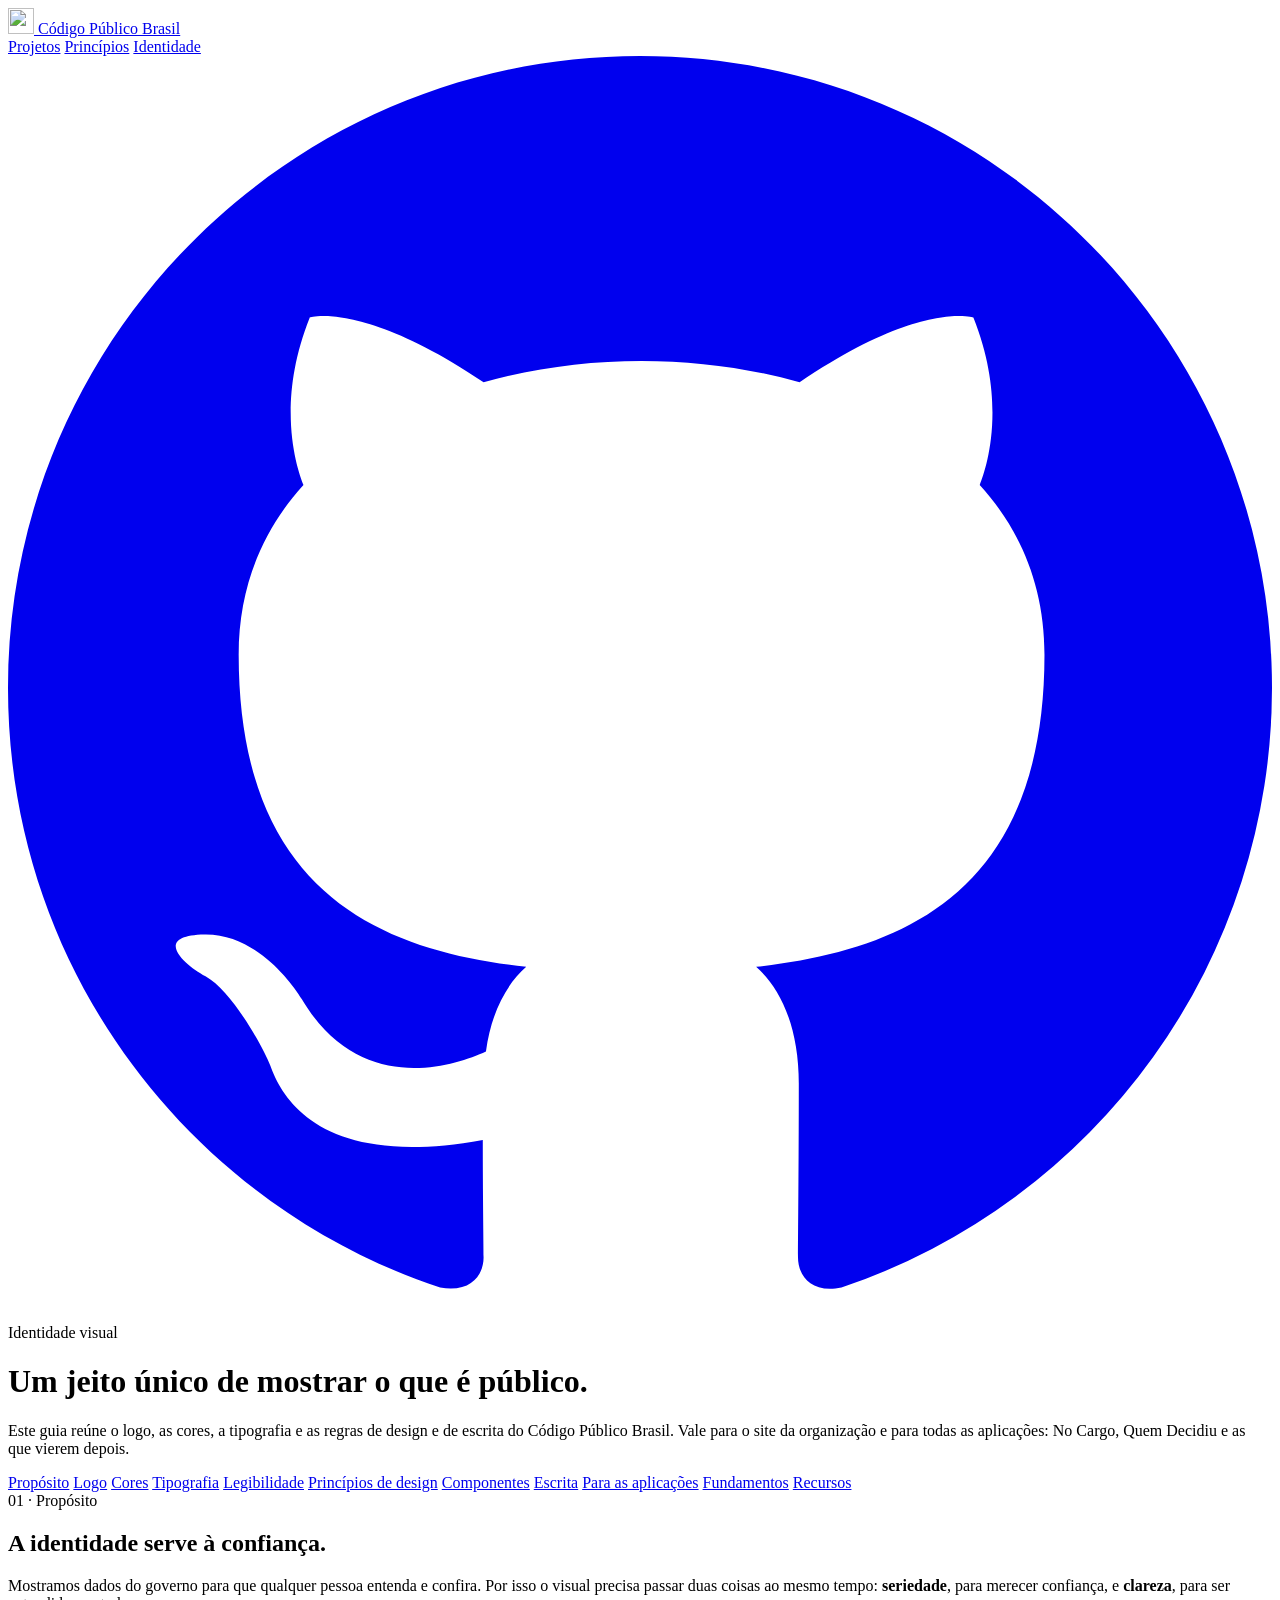
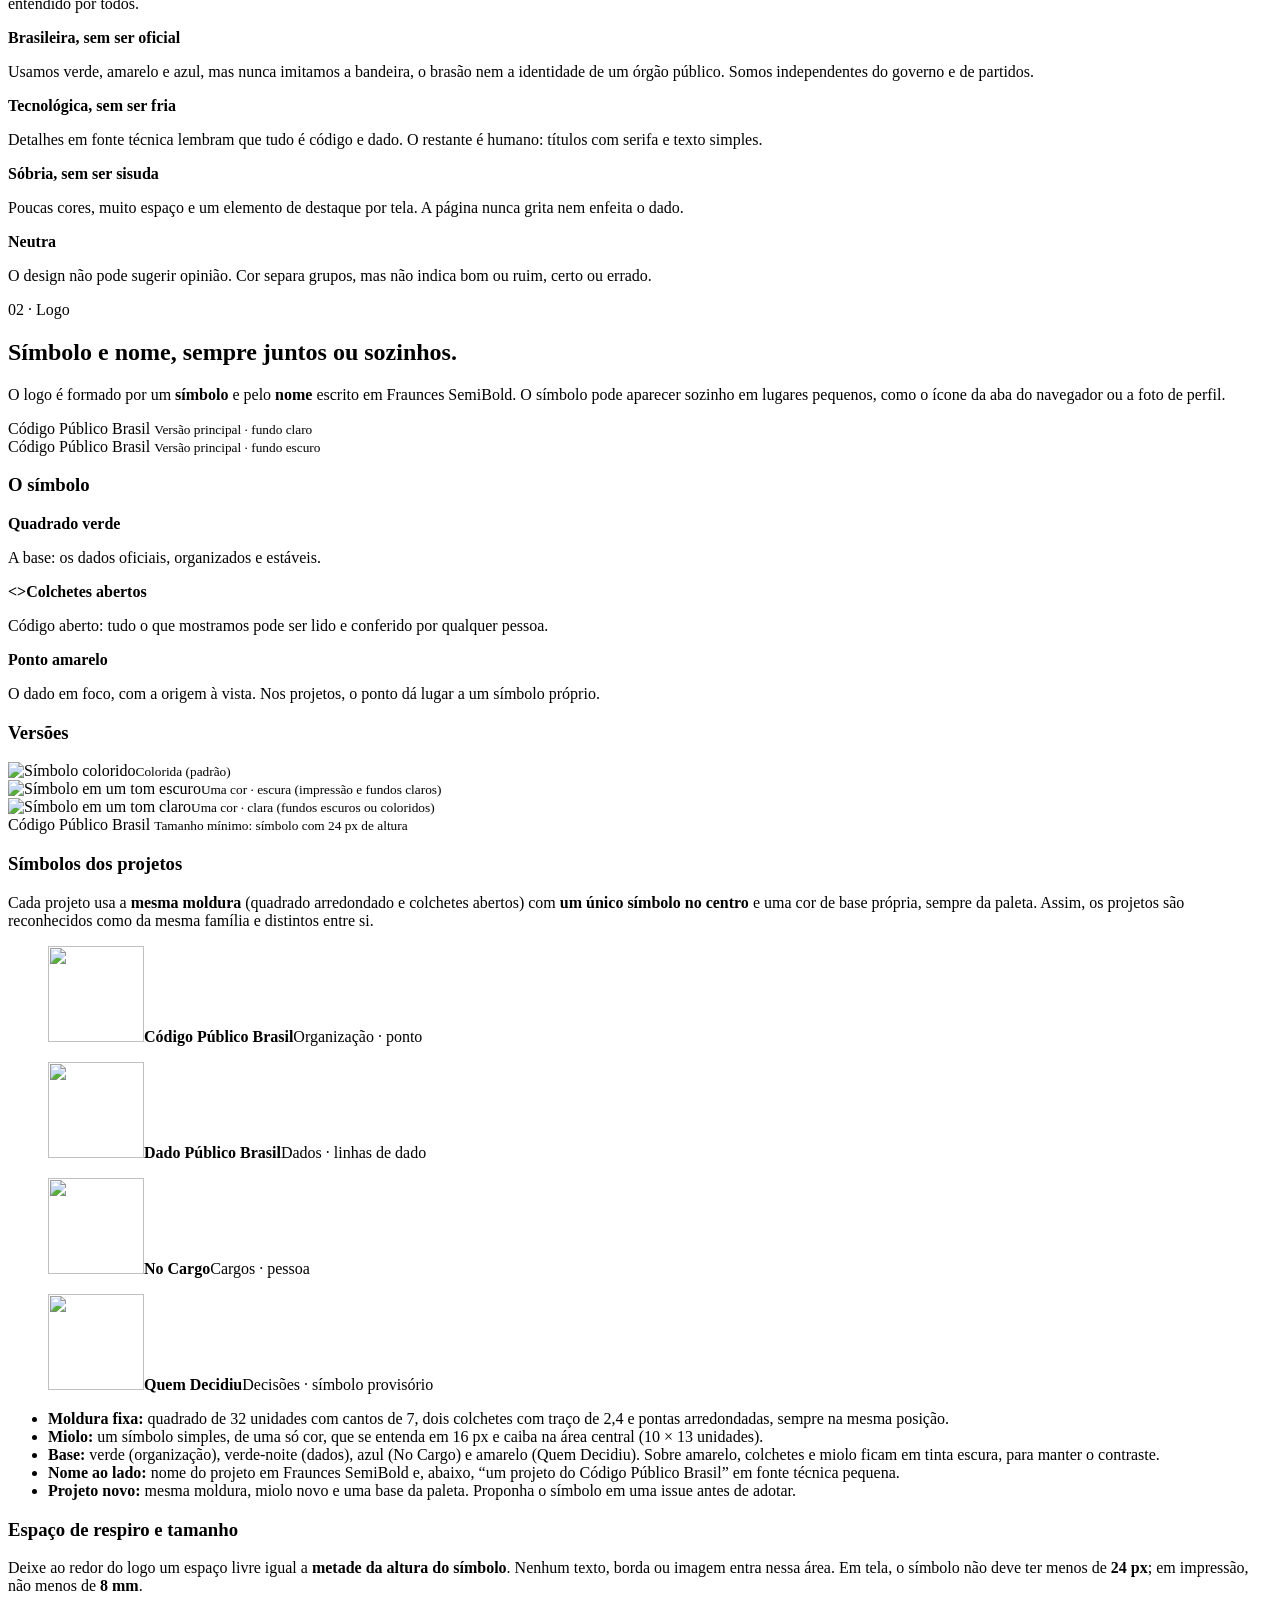
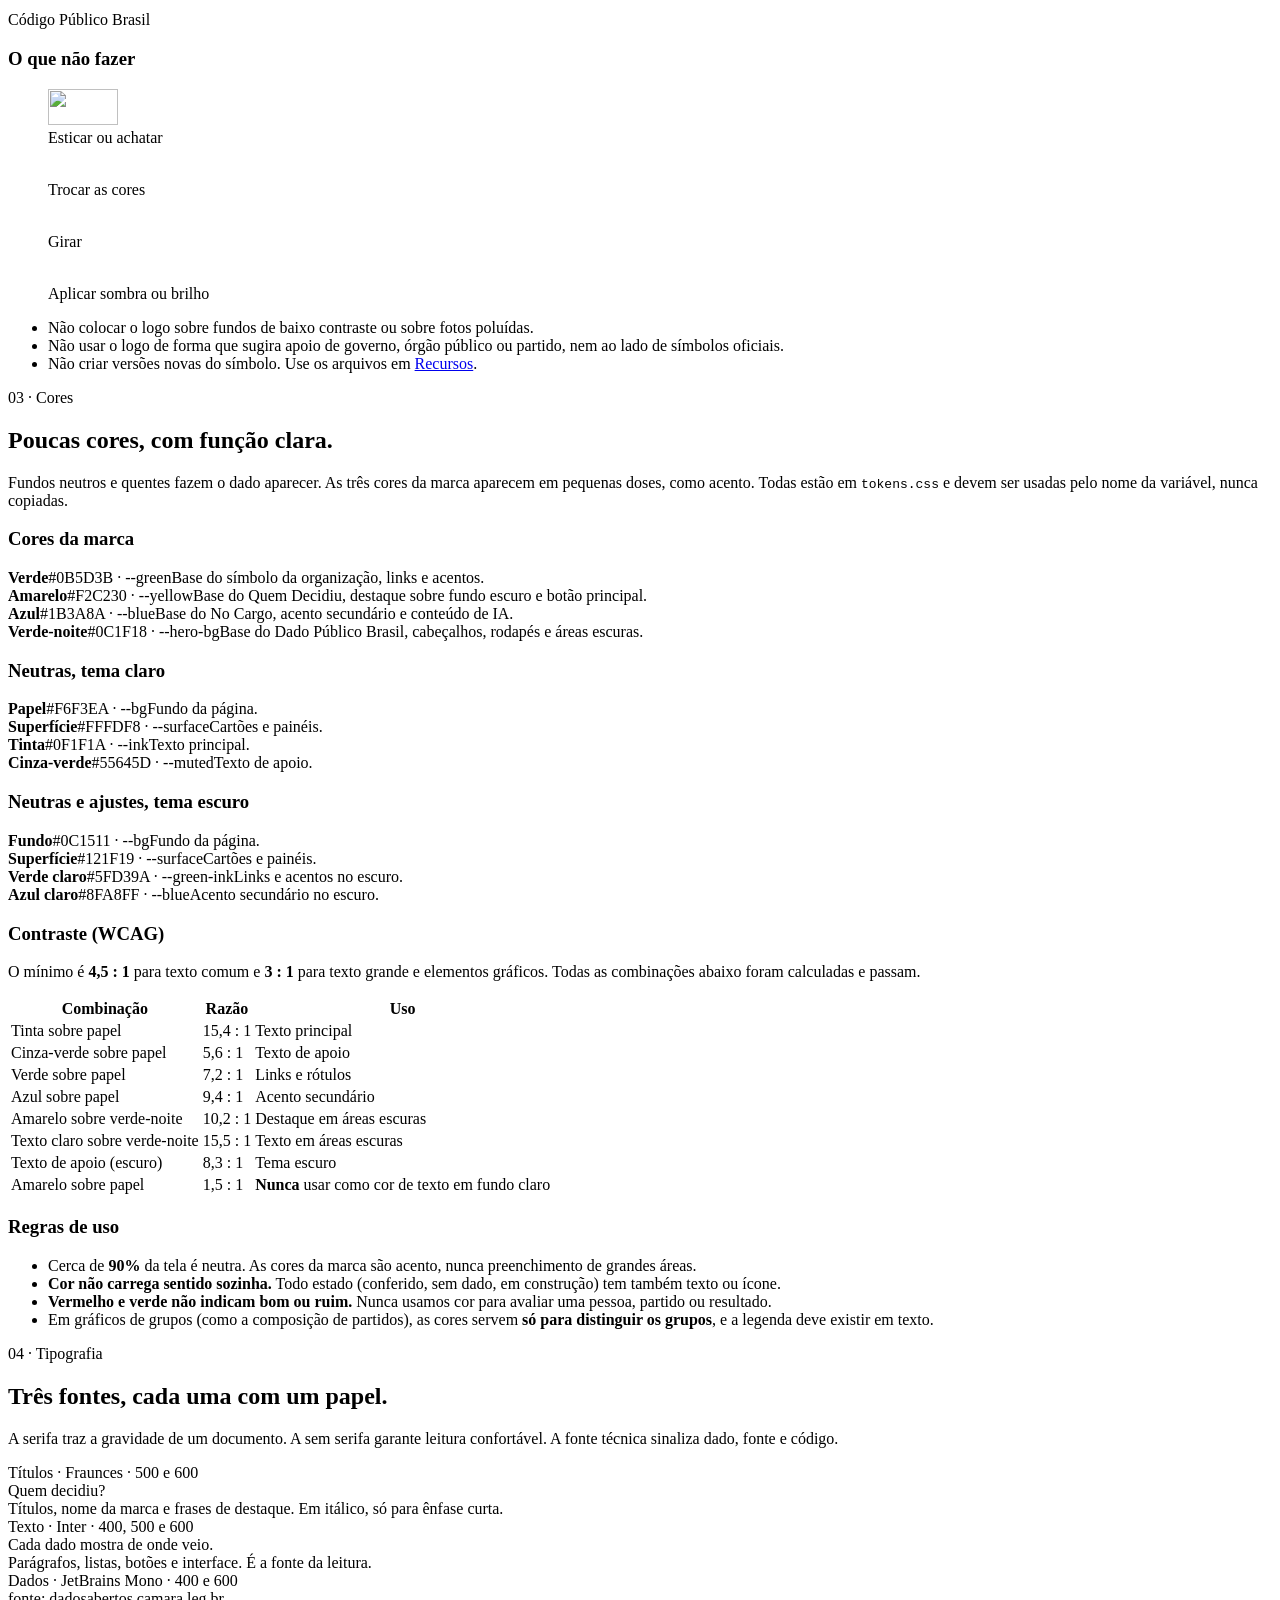
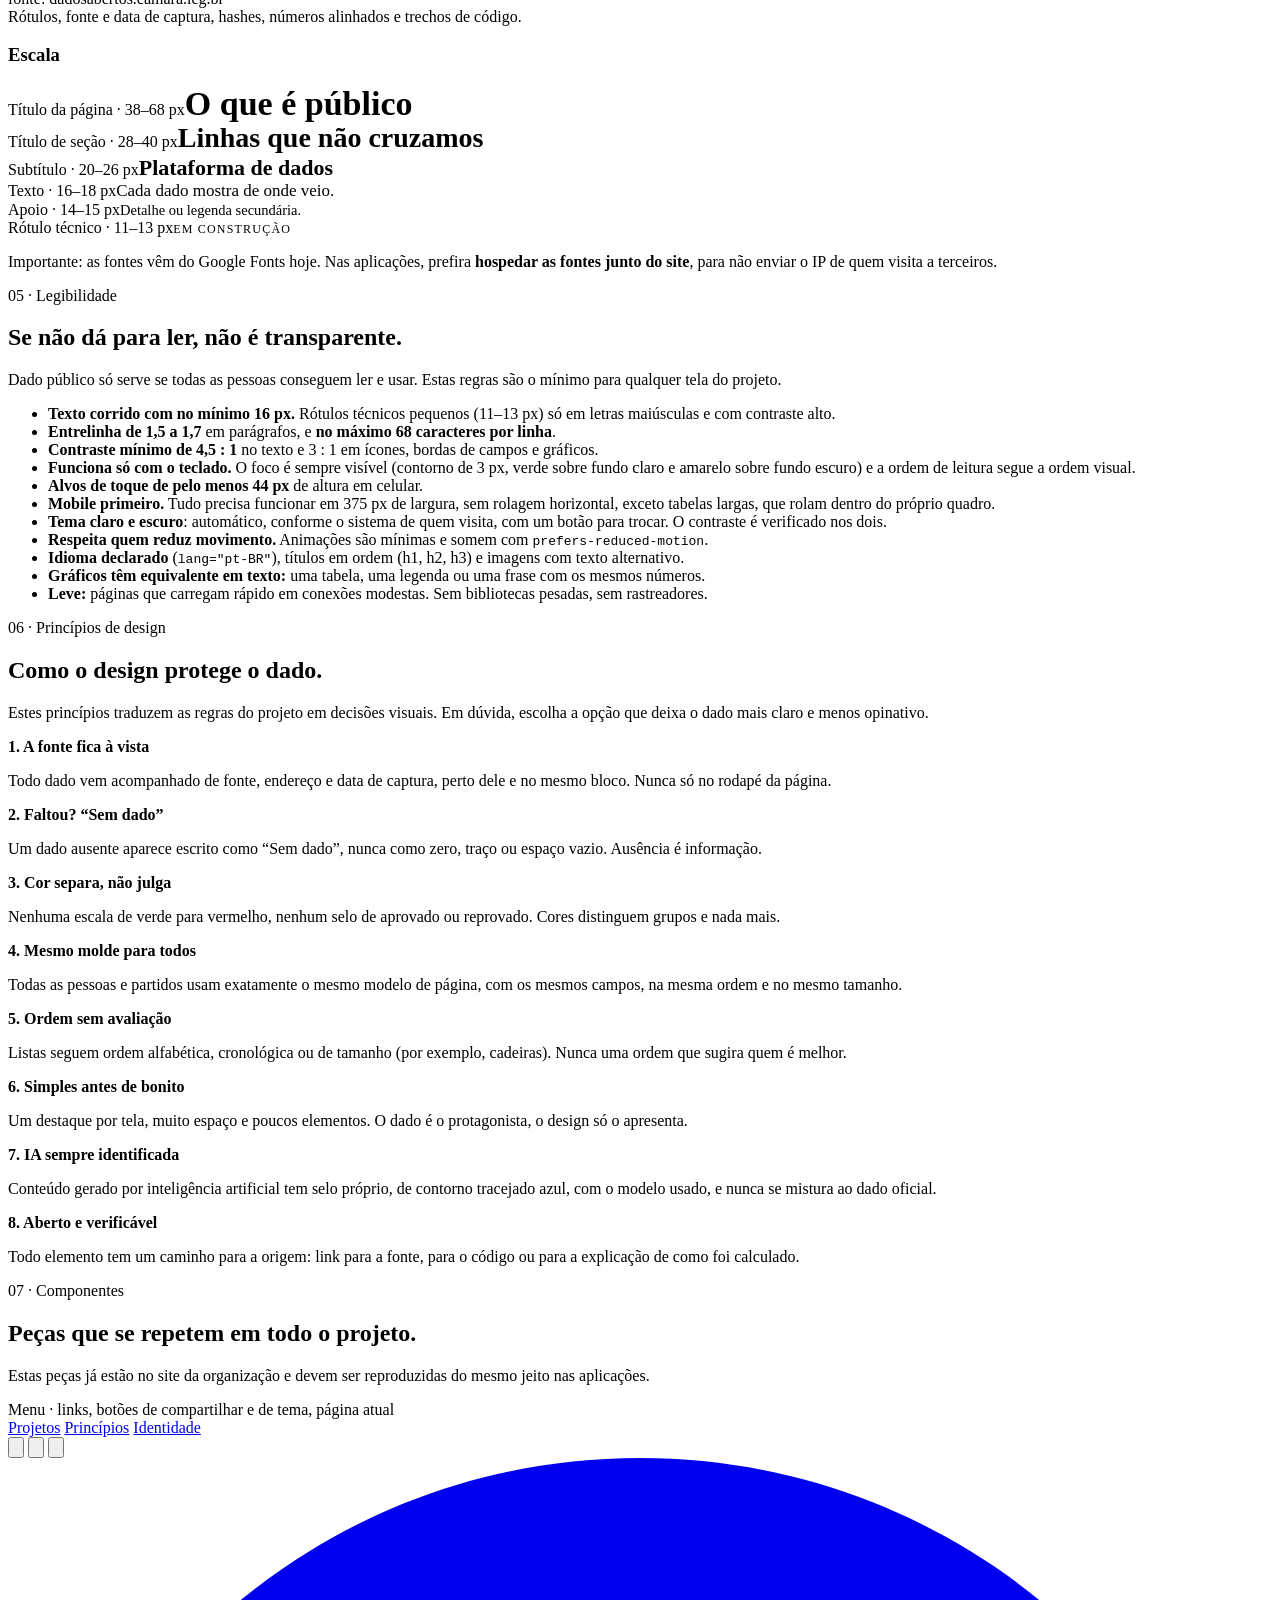
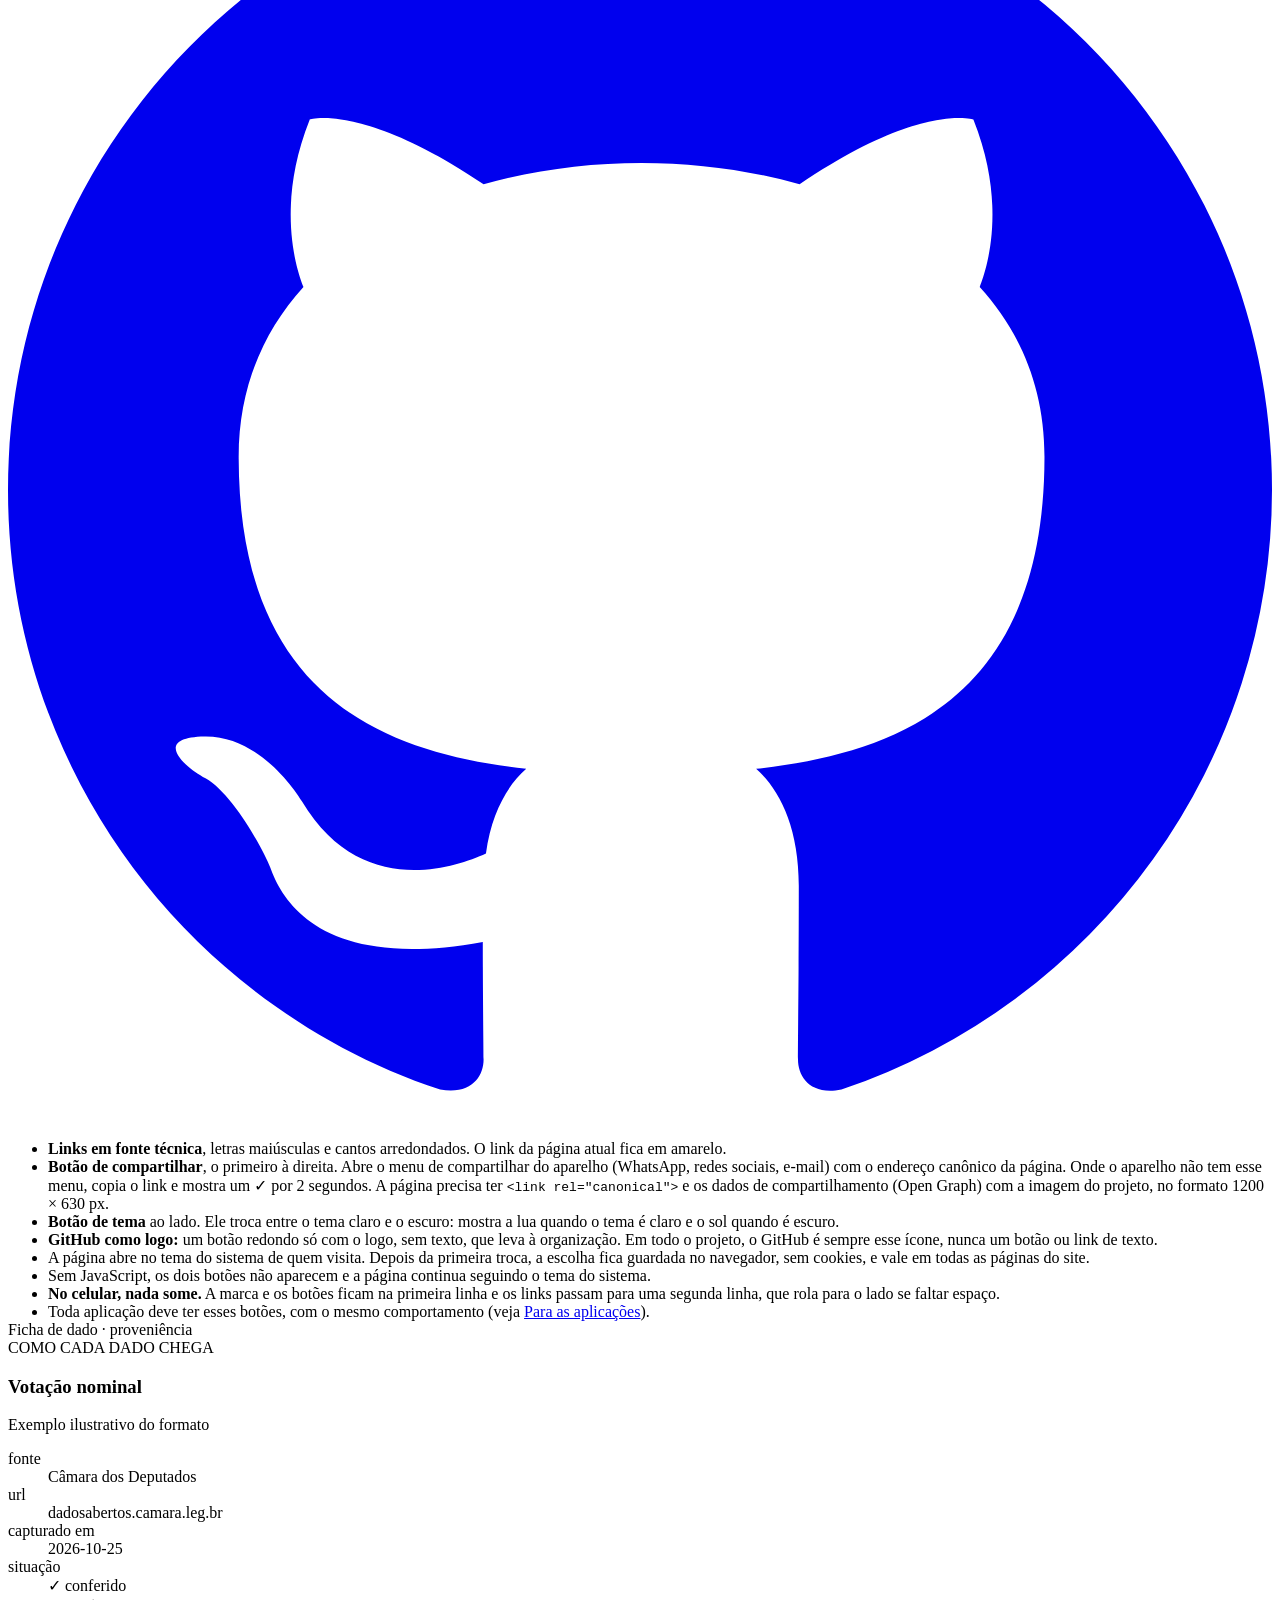
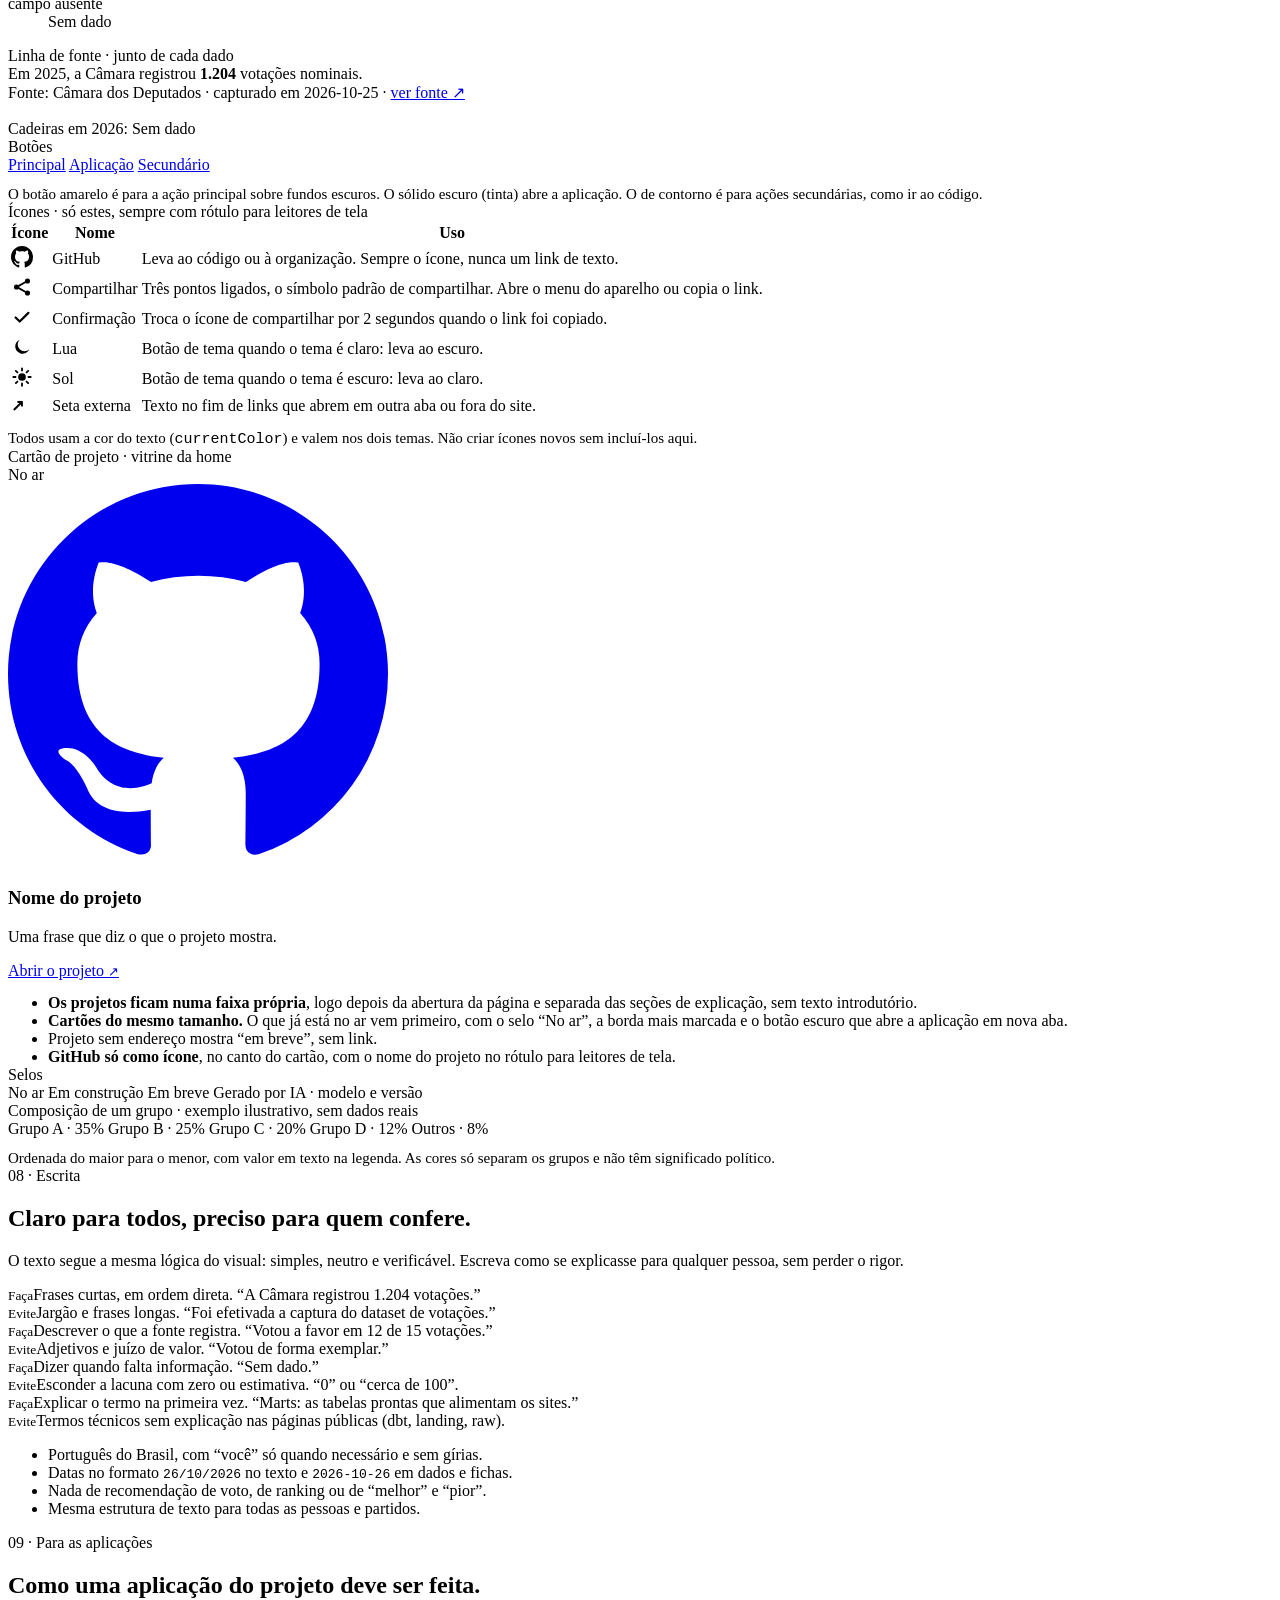
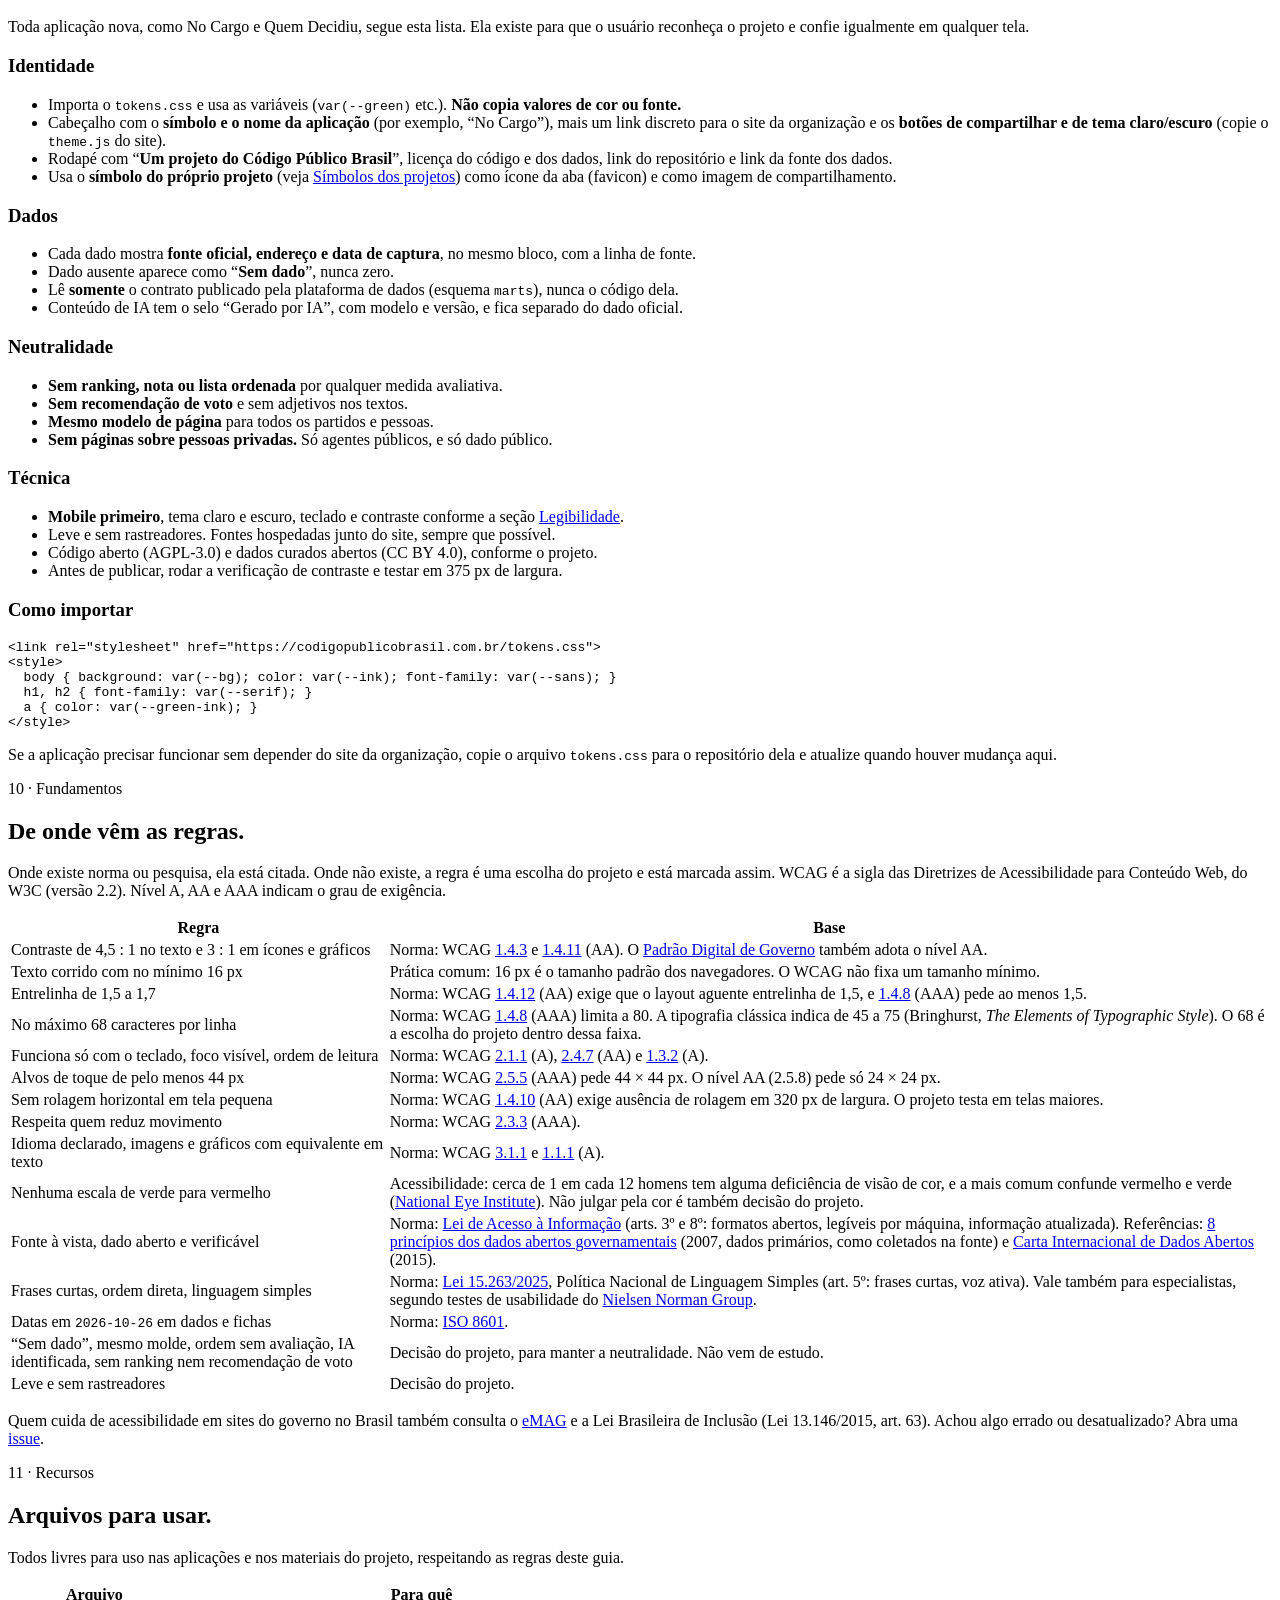
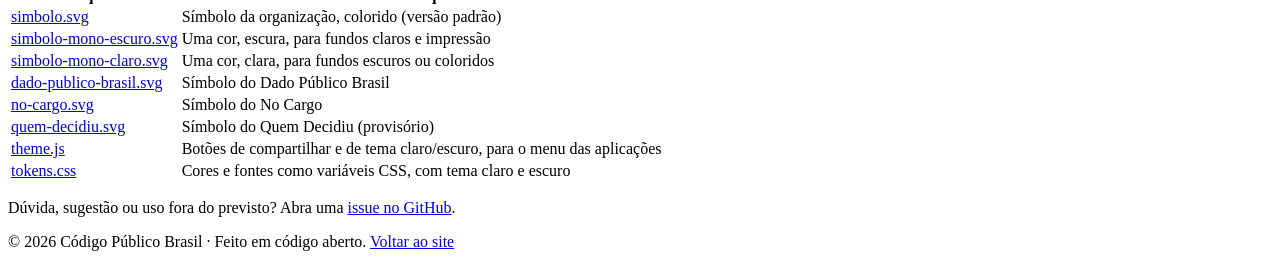
==== identidade/index.html @ ab456aa7 "Migra a publicação para o Cloudflare Pages e atualiza os links do repositório renomeado Remove CNAME" ====
<!doctype html>
<html lang="pt-BR">
<head>
  <meta charset="utf-8">
  <meta name="viewport" content="width=device-width, initial-scale=1">
  <title>Identidade visual · Código Público Brasil</title>
  <meta name="description" content="Logo, cores, tipografia, princípios de design, legibilidade, regras de escrita e como as aplicações do Código Público Brasil (No Cargo, Quem Decidiu e outras) devem ser feitas.">
  <link rel="canonical" href="https://codigopublicobrasil.com.br/identidade/">
  <meta name="theme-color" content="#0c1f18">
  <meta property="og:type" content="website">
  <meta property="og:locale" content="pt_BR">
  <meta property="og:site_name" content="Código Público Brasil">
  <meta property="og:title" content="Identidade visual · Código Público Brasil">
  <meta property="og:description" content="Logo, cores, tipografia, princípios de design, legibilidade, regras de escrita e como as aplicações do Código Público Brasil (No Cargo, Quem Decidiu e outras) devem ser feitas.">
  <meta property="og:url" content="https://codigopublicobrasil.com.br/identidade/">
  <meta property="og:image" content="https://codigopublicobrasil.com.br/og.png">
  <meta property="og:image:width" content="1200">
  <meta property="og:image:height" content="630">
  <meta property="og:image:alt" content="Código Público Brasil: o que é público precisa ser verificável.">
  <meta name="twitter:card" content="summary_large_image">
  <meta name="twitter:title" content="Identidade visual · Código Público Brasil">
  <meta name="twitter:description" content="Logo, cores, tipografia, princípios de design, legibilidade, regras de escrita e como as aplicações do Código Público Brasil (No Cargo, Quem Decidiu e outras) devem ser feitas.">
  <meta name="twitter:image" content="https://codigopublicobrasil.com.br/og.png">
  <link rel="alternate" type="text/plain" href="https://codigopublicobrasil.com.br/llms.txt" title="Resumo para agentes de IA">
  <link rel="icon" href="logos/simbolo.svg" type="image/svg+xml">
  <link rel="apple-touch-icon" href="../apple-touch-icon.png">
  <script type="application/ld+json">
{
  "@context": "https://schema.org",
  "@graph": [
    {
      "@type": "WebPage",
      "@id": "https://codigopublicobrasil.com.br/identidade/#pagina",
      "url": "https://codigopublicobrasil.com.br/identidade/",
      "name": "Identidade visual · Código Público Brasil",
      "description": "Logo, cores, tipografia, princípios de design, legibilidade, regras de escrita e como as aplicações do Código Público Brasil (No Cargo, Quem Decidiu e outras) devem ser feitas.",
      "inLanguage": "pt-BR",
      "isPartOf": {
        "@id": "https://codigopublicobrasil.com.br/#site"
      },
      "about": {
        "@id": "https://codigopublicobrasil.com.br/#organizacao"
      },
      "breadcrumb": {
        "@id": "https://codigopublicobrasil.com.br/identidade/#trilha"
      }
    },
    {
      "@type": "BreadcrumbList",
      "@id": "https://codigopublicobrasil.com.br/identidade/#trilha",
      "itemListElement": [
        {
          "@type": "ListItem",
          "position": 1,
          "name": "Código Público Brasil",
          "item": "https://codigopublicobrasil.com.br/"
        },
        {
          "@type": "ListItem",
          "position": 2,
          "name": "Identidade visual",
          "item": "https://codigopublicobrasil.com.br/identidade/"
        }
      ]
    }
  ]
}
  </script>
  <link rel="preconnect" href="https://fonts.googleapis.com">
  <link rel="preconnect" href="https://fonts.gstatic.com" crossorigin>
  <link href="https://fonts.googleapis.com/css2?family=Fraunces:ital,opsz,wght@0,9..144,500;0,9..144,600;1,9..144,500&family=Inter:wght@400;500;600&family=JetBrains+Mono:wght@400;600&display=swap" rel="stylesheet">
  <link rel="stylesheet" href="../tokens.css">
  <link rel="stylesheet" href="../assets/style.css">
  <link rel="stylesheet" href="identidade.css">
  <script src="../theme.js"></script>
</head>
<body>

<svg width="0" height="0" style="position:absolute" aria-hidden="true"><symbol id="i-gh" viewBox="0 0 16 16"><path fill="currentColor" d="M8 0C3.58 0 0 3.58 0 8c0 3.54 2.29 6.53 5.47 7.59.4.07.55-.17.55-.38 0-.19-.01-.82-.01-1.49-2.01.37-2.53-.49-2.69-.94-.09-.23-.48-.94-.82-1.13-.28-.15-.68-.52-.01-.53.63-.01 1.08.58 1.23.82.72 1.21 1.87.87 2.33.66.07-.52.28-.87.51-1.07-1.78-.2-3.64-.89-3.64-3.95 0-.87.31-1.59.82-2.15-.08-.2-.36-1.02.08-2.12 0 0 .67-.21 2.2.82.64-.18 1.32-.27 2-.27.68 0 1.36.09 2 .27 1.53-1.04 2.2-.82 2.2-.82.44 1.1.16 1.92.08 2.12.51.56.82 1.27.82 2.15 0 3.07-1.87 3.75-3.65 3.95.29.25.54.73.54 1.48 0 1.07-.01 1.93-.01 2.2 0 .21.15.46.55.38A8.013 8.013 0 0016 8c0-4.42-3.58-8-8-8z"/></symbol></svg>

<header class="top">
  <div class="wrap">
    <a class="brand" href="../">
      <img src="logos/simbolo.svg" alt="" width="26" height="26">
      Código Público Brasil
    </a>
    <nav class="nav" aria-label="Principal">
      <a href="../#projetos">Projetos</a>
      <a href="../#principios">Princípios</a>
      <a href="./" aria-current="page">Identidade</a>
    </nav>
    <div class="acoes">
      <a class="gh" href="https://github.com/codigo-publico-brasil" aria-label="GitHub da organização" title="GitHub da organização"><svg viewBox="0 0 16 16" aria-hidden="true"><use href="#i-gh"/></svg></a>
    </div>
  </div>
</header>

<div class="abertura">
  <div class="wrap">
    <span class="eyebrow">Identidade visual</span>
    <h1>Um jeito único de mostrar o que é público.</h1>
    <p>Este guia reúne o logo, as cores, a tipografia e as regras de design e de escrita do Código Público Brasil. Vale para o site da organização e para todas as aplicações: No Cargo, Quem Decidiu e as que vierem depois.</p>
    <nav class="indice" aria-label="Neste guia">
      <a href="#proposito">Propósito</a>
      <a href="#logo">Logo</a>
      <a href="#cores">Cores</a>
      <a href="#tipografia">Tipografia</a>
      <a href="#legibilidade">Legibilidade</a>
      <a href="#principios">Princípios de design</a>
      <a href="#componentes">Componentes</a>
      <a href="#escrita">Escrita</a>
      <a href="#apps">Para as aplicações</a>
      <a href="#fundamentos">Fundamentos</a>
      <a href="#recursos">Recursos</a>
    </nav>
  </div>
</div>
<div class="stripe"></div>

<main class="wrap narrow">

  <!-- PROPÓSITO -->
  <section class="bloco" id="proposito">
    <span class="eyebrow">01 · Propósito</span>
    <h2>A identidade serve à confiança.</h2>
    <p class="intro">Mostramos dados do governo para que qualquer pessoa entenda e confira. Por isso o visual precisa passar duas coisas ao mesmo tempo: <b>seriedade</b>, para merecer confiança, e <b>clareza</b>, para ser entendido por todos.</p>
    <div class="regras">
      <div class="regra"><b>Brasileira, sem ser oficial</b><p>Usamos verde, amarelo e azul, mas nunca imitamos a bandeira, o brasão nem a identidade de um órgão público. Somos independentes do governo e de partidos.</p></div>
      <div class="regra"><b>Tecnológica, sem ser fria</b><p>Detalhes em fonte técnica lembram que tudo é código e dado. O restante é humano: títulos com serifa e texto simples.</p></div>
      <div class="regra"><b>Sóbria, sem ser sisuda</b><p>Poucas cores, muito espaço e um elemento de destaque por tela. A página nunca grita nem enfeita o dado.</p></div>
      <div class="regra"><b>Neutra</b><p>O design não pode sugerir opinião. Cor separa grupos, mas não indica bom ou ruim, certo ou errado.</p></div>
    </div>
  </section>

  <!-- LOGO -->
  <section class="bloco" id="logo">
    <span class="eyebrow">02 · Logo</span>
    <h2>Símbolo e nome, sempre juntos ou sozinhos.</h2>
    <p class="intro">O logo é formado por um <b>símbolo</b> e pelo <b>nome</b> escrito em Fraunces SemiBold. O símbolo pode aparecer sozinho em lugares pequenos, como o ícone da aba do navegador ou a foto de perfil.</p>

    <div class="palco">
      <div class="claro">
        <span class="lockup"><img src="logos/simbolo.svg" alt="">Código Público Brasil</span>
        <small>Versão principal · fundo claro</small>
      </div>
      <div class="escuro">
        <span class="lockup"><img src="logos/simbolo.svg" alt="">Código Público Brasil</span>
        <small>Versão principal · fundo escuro</small>
      </div>
    </div>

    <h3>O símbolo</h3>
    <div class="partes">
      <div><i style="background:#0b5d3b"></i><b>Quadrado verde</b><p>A base: os dados oficiais, organizados e estáveis.</p></div>
      <div><i style="background:none;width:auto;font-style:normal;font-family:var(--mono);font-weight:700">&lt;&gt;</i><b>Colchetes abertos</b><p>Código aberto: tudo o que mostramos pode ser lido e conferido por qualquer pessoa.</p></div>
      <div><i style="background:#f2c230;border-radius:50%"></i><b>Ponto amarelo</b><p>O dado em foco, com a origem à vista. Nos projetos, o ponto dá lugar a um símbolo próprio.</p></div>
    </div>

    <h3>Versões</h3>
    <div class="palco">
      <div class="simbolo-grande"><img src="logos/simbolo.svg" alt="Símbolo colorido"><small>Colorida (padrão)</small></div>
      <div class="claro simbolo-grande"><img src="logos/simbolo-mono-escuro.svg" alt="Símbolo em um tom escuro"><small>Uma cor · escura (impressão e fundos claros)</small></div>
      <div class="escuro simbolo-grande"><img src="logos/simbolo-mono-claro.svg" alt="Símbolo em um tom claro"><small>Uma cor · clara (fundos escuros ou coloridos)</small></div>
      <div>
        <span class="lockup pequeno"><img src="logos/simbolo.svg" alt="">Código Público Brasil</span>
        <small>Tamanho mínimo: símbolo com 24 px de altura</small>
      </div>
    </div>

    <h3>Símbolos dos projetos</h3>
    <p>Cada projeto usa a <b>mesma moldura</b> (quadrado arredondado e colchetes abertos) com <b>um único símbolo no centro</b> e uma cor de base própria, sempre da paleta. Assim, os projetos são reconhecidos como da mesma família e distintos entre si.</p>
    <div class="familia">
      <figure><img src="logos/simbolo.svg" alt="" width="96" height="96"><b>Código Público Brasil</b><span>Organização · ponto</span></figure>
      <figure><img src="logos/dado-publico-brasil.svg" alt="" width="96" height="96"><b>Dado Público Brasil</b><span>Dados · linhas de dado</span></figure>
      <figure><img src="logos/no-cargo.svg" alt="" width="96" height="96"><b>No Cargo</b><span>Cargos · pessoa</span></figure>
      <figure><img src="logos/quem-decidiu.svg" alt="" width="96" height="96"><b>Quem Decidiu</b><span>Decisões · símbolo provisório</span></figure>
    </div>
    <ul>
      <li><b>Moldura fixa:</b> quadrado de 32 unidades com cantos de 7, dois colchetes com traço de 2,4 e pontas arredondadas, sempre na mesma posição.</li>
      <li><b>Miolo:</b> um símbolo simples, de uma só cor, que se entenda em 16 px e caiba na área central (10 × 13 unidades).</li>
      <li><b>Base:</b> verde (organização), verde-noite (dados), azul (No Cargo) e amarelo (Quem Decidiu). Sobre amarelo, colchetes e miolo ficam em tinta escura, para manter o contraste.</li>
      <li><b>Nome ao lado:</b> nome do projeto em Fraunces SemiBold e, abaixo, “um projeto do Código Público Brasil” em fonte técnica pequena.</li>
      <li><b>Projeto novo:</b> mesma moldura, miolo novo e uma base da paleta. Proponha o símbolo em uma issue antes de adotar.</li>
    </ul>

    <h3>Espaço de respiro e tamanho</h3>
    <p>Deixe ao redor do logo um espaço livre igual a <b>metade da altura do símbolo</b>. Nenhum texto, borda ou imagem entra nessa área. Em tela, o símbolo não deve ter menos de <b>24 px</b>; em impressão, não menos de <b>8 mm</b>.</p>
    <div class="zona"><span class="lockup"><img src="logos/simbolo.svg" alt="">Código Público Brasil</span></div>

    <h3>O que não fazer</h3>
    <div class="nao-faca">
      <figure><div class="amostra"><img src="logos/simbolo.svg" alt="" style="width:70px;height:36px"></div>Esticar ou achatar</figure>
      <figure><div class="amostra"><img src="logos/simbolo.svg" alt="" style="filter:hue-rotate(120deg)"></div>Trocar as cores</figure>
      <figure><div class="amostra"><img src="logos/simbolo.svg" alt="" style="transform:rotate(25deg)"></div>Girar</figure>
      <figure><div class="amostra"><img src="logos/simbolo.svg" alt="" style="filter:drop-shadow(4px 4px 3px #0007)"></div>Aplicar sombra ou brilho</figure>
    </div>
    <ul>
      <li>Não colocar o logo sobre fundos de baixo contraste ou sobre fotos poluídas.</li>
      <li>Não usar o logo de forma que sugira apoio de governo, órgão público ou partido, nem ao lado de símbolos oficiais.</li>
      <li>Não criar versões novas do símbolo. Use os arquivos em <a href="#recursos">Recursos</a>.</li>
    </ul>
  </section>

  <!-- CORES -->
  <section class="bloco" id="cores">
    <span class="eyebrow">03 · Cores</span>
    <h2>Poucas cores, com função clara.</h2>
    <p class="intro">Fundos neutros e quentes fazem o dado aparecer. As três cores da marca aparecem em pequenas doses, como acento. Todas estão em <code>tokens.css</code> e devem ser usadas pelo nome da variável, nunca copiadas.</p>

    <h3>Cores da marca</h3>
    <div class="cores">
      <div class="cor"><div class="chip" style="background:#0b5d3b"></div><div class="info"><b>Verde</b><span class="mono">#0B5D3B · --green</span><span class="uso">Base do símbolo da organização, links e acentos.</span></div></div>
      <div class="cor"><div class="chip" style="background:#f2c230"></div><div class="info"><b>Amarelo</b><span class="mono">#F2C230 · --yellow</span><span class="uso">Base do Quem Decidiu, destaque sobre fundo escuro e botão principal.</span></div></div>
      <div class="cor"><div class="chip" style="background:#1b3a8a"></div><div class="info"><b>Azul</b><span class="mono">#1B3A8A · --blue</span><span class="uso">Base do No Cargo, acento secundário e conteúdo de IA.</span></div></div>
      <div class="cor"><div class="chip" style="background:#0c1f18"></div><div class="info"><b>Verde-noite</b><span class="mono">#0C1F18 · --hero-bg</span><span class="uso">Base do Dado Público Brasil, cabeçalhos, rodapés e áreas escuras.</span></div></div>
    </div>

    <h3>Neutras, tema claro</h3>
    <div class="cores">
      <div class="cor"><div class="chip" style="background:#f6f3ea"></div><div class="info"><b>Papel</b><span class="mono">#F6F3EA · --bg</span><span class="uso">Fundo da página.</span></div></div>
      <div class="cor"><div class="chip" style="background:#fffdf8"></div><div class="info"><b>Superfície</b><span class="mono">#FFFDF8 · --surface</span><span class="uso">Cartões e painéis.</span></div></div>
      <div class="cor"><div class="chip" style="background:#0f1f1a"></div><div class="info"><b>Tinta</b><span class="mono">#0F1F1A · --ink</span><span class="uso">Texto principal.</span></div></div>
      <div class="cor"><div class="chip" style="background:#55645d"></div><div class="info"><b>Cinza-verde</b><span class="mono">#55645D · --muted</span><span class="uso">Texto de apoio.</span></div></div>
    </div>

    <h3>Neutras e ajustes, tema escuro</h3>
    <div class="cores">
      <div class="cor"><div class="chip" style="background:#0c1511"></div><div class="info"><b>Fundo</b><span class="mono">#0C1511 · --bg</span><span class="uso">Fundo da página.</span></div></div>
      <div class="cor"><div class="chip" style="background:#121f19"></div><div class="info"><b>Superfície</b><span class="mono">#121F19 · --surface</span><span class="uso">Cartões e painéis.</span></div></div>
      <div class="cor"><div class="chip" style="background:#5fd39a"></div><div class="info"><b>Verde claro</b><span class="mono">#5FD39A · --green-ink</span><span class="uso">Links e acentos no escuro.</span></div></div>
      <div class="cor"><div class="chip" style="background:#8fa8ff"></div><div class="info"><b>Azul claro</b><span class="mono">#8FA8FF · --blue</span><span class="uso">Acento secundário no escuro.</span></div></div>
    </div>

    <h3>Contraste (WCAG)</h3>
    <p>O mínimo é <b>4,5 : 1</b> para texto comum e <b>3 : 1</b> para texto grande e elementos gráficos. Todas as combinações abaixo foram calculadas e passam.</p>
    <div class="tabela-rolavel">
      <table>
        <thead><tr><th>Combinação</th><th>Razão</th><th>Uso</th></tr></thead>
        <tbody>
          <tr><td>Tinta sobre papel</td><td class="ok">15,4 : 1</td><td>Texto principal</td></tr>
          <tr><td>Cinza-verde sobre papel</td><td class="ok">5,6 : 1</td><td>Texto de apoio</td></tr>
          <tr><td>Verde sobre papel</td><td class="ok">7,2 : 1</td><td>Links e rótulos</td></tr>
          <tr><td>Azul sobre papel</td><td class="ok">9,4 : 1</td><td>Acento secundário</td></tr>
          <tr><td>Amarelo sobre verde-noite</td><td class="ok">10,2 : 1</td><td>Destaque em áreas escuras</td></tr>
          <tr><td>Texto claro sobre verde-noite</td><td class="ok">15,5 : 1</td><td>Texto em áreas escuras</td></tr>
          <tr><td>Texto de apoio (escuro)</td><td class="ok">8,3 : 1</td><td>Tema escuro</td></tr>
          <tr><td>Amarelo sobre papel</td><td class="no">1,5 : 1</td><td><b>Nunca</b> usar como cor de texto em fundo claro</td></tr>
        </tbody>
      </table>
    </div>

    <h3>Regras de uso</h3>
    <ul>
      <li>Cerca de <b>90%</b> da tela é neutra. As cores da marca são acento, nunca preenchimento de grandes áreas.</li>
      <li><b>Cor não carrega sentido sozinha.</b> Todo estado (conferido, sem dado, em construção) tem também texto ou ícone.</li>
      <li><b>Vermelho e verde não indicam bom ou ruim.</b> Nunca usamos cor para avaliar uma pessoa, partido ou resultado.</li>
      <li>Em gráficos de grupos (como a composição de partidos), as cores servem <b>só para distinguir os grupos</b>, e a legenda deve existir em texto.</li>
    </ul>
  </section>

  <!-- TIPOGRAFIA -->
  <section class="bloco" id="tipografia">
    <span class="eyebrow">04 · Tipografia</span>
    <h2>Três fontes, cada uma com um papel.</h2>
    <p class="intro">A serifa traz a gravidade de um documento. A sem serifa garante leitura confortável. A fonte técnica sinaliza dado, fonte e código.</p>

    <div class="fonte">
      <span class="nome">Títulos · Fraunces · 500 e 600</span>
      <div class="amostra-serif">Quem decidiu?</div>
      <div class="muted">Títulos, nome da marca e frases de destaque. Em itálico, só para ênfase curta.</div>
    </div>
    <div class="fonte">
      <span class="nome">Texto · Inter · 400, 500 e 600</span>
      <div class="amostra-sans">Cada dado mostra de onde veio.</div>
      <div class="muted">Parágrafos, listas, botões e interface. É a fonte da leitura.</div>
    </div>
    <div class="fonte">
      <span class="nome">Dados · JetBrains Mono · 400 e 600</span>
      <div class="amostra-mono">fonte: dadosabertos.camara.leg.br</div>
      <div class="muted">Rótulos, fonte e data de captura, hashes, números alinhados e trechos de código.</div>
    </div>

    <h3>Escala</h3>
    <div class="escala">
      <div><span class="rot">Título da página · 38–68 px</span><span style="font-family:var(--serif);font-weight:600;font-size:34px;line-height:1.1">O que é público</span></div>
      <div><span class="rot">Título de seção · 28–40 px</span><span style="font-family:var(--serif);font-weight:600;font-size:28px;line-height:1.15">Linhas que não cruzamos</span></div>
      <div><span class="rot">Subtítulo · 20–26 px</span><span style="font-family:var(--serif);font-weight:600;font-size:22px">Plataforma de dados</span></div>
      <div><span class="rot">Texto · 16–18 px</span><span style="font-size:17px">Cada dado mostra de onde veio.</span></div>
      <div><span class="rot">Apoio · 14–15 px</span><span style="font-size:14.5px" class="muted">Detalhe ou legenda secundária.</span></div>
      <div><span class="rot">Rótulo técnico · 11–13 px</span><span class="mono muted" style="font-size:12px;letter-spacing:.1em;text-transform:uppercase">Em construção</span></div>
    </div>
    <p class="muted">Importante: as fontes vêm do Google Fonts hoje. Nas aplicações, prefira <b>hospedar as fontes junto do site</b>, para não enviar o IP de quem visita a terceiros.</p>
  </section>

  <!-- LEGIBILIDADE -->
  <section class="bloco" id="legibilidade">
    <span class="eyebrow">05 · Legibilidade</span>
    <h2>Se não dá para ler, não é transparente.</h2>
    <p class="intro">Dado público só serve se todas as pessoas conseguem ler e usar. Estas regras são o mínimo para qualquer tela do projeto.</p>
    <ul class="checklist">
      <li><b>Texto corrido com no mínimo 16 px.</b> Rótulos técnicos pequenos (11–13 px) só em letras maiúsculas e com contraste alto.</li>
      <li><b>Entrelinha de 1,5 a 1,7</b> em parágrafos, e <b>no máximo 68 caracteres por linha</b>.</li>
      <li><b>Contraste mínimo de 4,5 : 1</b> no texto e 3 : 1 em ícones, bordas de campos e gráficos.</li>
      <li><b>Funciona só com o teclado.</b> O foco é sempre visível (contorno de 3 px, verde sobre fundo claro e amarelo sobre fundo escuro) e a ordem de leitura segue a ordem visual.</li>
      <li><b>Alvos de toque de pelo menos 44 px</b> de altura em celular.</li>
      <li><b>Mobile primeiro.</b> Tudo precisa funcionar em 375 px de largura, sem rolagem horizontal, exceto tabelas largas, que rolam dentro do próprio quadro.</li>
      <li><b>Tema claro e escuro</b>: automático, conforme o sistema de quem visita, com um botão para trocar. O contraste é verificado nos dois.</li>
      <li><b>Respeita quem reduz movimento.</b> Animações são mínimas e somem com <code>prefers-reduced-motion</code>.</li>
      <li><b>Idioma declarado</b> (<code>lang="pt-BR"</code>), títulos em ordem (h1, h2, h3) e imagens com texto alternativo.</li>
      <li><b>Gráficos têm equivalente em texto:</b> uma tabela, uma legenda ou uma frase com os mesmos números.</li>
      <li><b>Leve:</b> páginas que carregam rápido em conexões modestas. Sem bibliotecas pesadas, sem rastreadores.</li>
    </ul>
  </section>

  <!-- PRINCÍPIOS DE DESIGN -->
  <section class="bloco" id="principios">
    <span class="eyebrow">06 · Princípios de design</span>
    <h2>Como o design protege o dado.</h2>
    <p class="intro">Estes princípios traduzem as regras do projeto em decisões visuais. Em dúvida, escolha a opção que deixa o dado mais claro e menos opinativo.</p>
    <div class="regras">
      <div class="regra"><b>1. A fonte fica à vista</b><p>Todo dado vem acompanhado de fonte, endereço e data de captura, perto dele e no mesmo bloco. Nunca só no rodapé da página.</p></div>
      <div class="regra"><b>2. Faltou? “Sem dado”</b><p>Um dado ausente aparece escrito como “Sem dado”, nunca como zero, traço ou espaço vazio. Ausência é informação.</p></div>
      <div class="regra"><b>3. Cor separa, não julga</b><p>Nenhuma escala de verde para vermelho, nenhum selo de aprovado ou reprovado. Cores distinguem grupos e nada mais.</p></div>
      <div class="regra"><b>4. Mesmo molde para todos</b><p>Todas as pessoas e partidos usam exatamente o mesmo modelo de página, com os mesmos campos, na mesma ordem e no mesmo tamanho.</p></div>
      <div class="regra"><b>5. Ordem sem avaliação</b><p>Listas seguem ordem alfabética, cronológica ou de tamanho (por exemplo, cadeiras). Nunca uma ordem que sugira quem é melhor.</p></div>
      <div class="regra"><b>6. Simples antes de bonito</b><p>Um destaque por tela, muito espaço e poucos elementos. O dado é o protagonista, o design só o apresenta.</p></div>
      <div class="regra"><b>7. IA sempre identificada</b><p>Conteúdo gerado por inteligência artificial tem selo próprio, de contorno tracejado azul, com o modelo usado, e nunca se mistura ao dado oficial.</p></div>
      <div class="regra"><b>8. Aberto e verificável</b><p>Todo elemento tem um caminho para a origem: link para a fonte, para o código ou para a explicação de como foi calculado.</p></div>
    </div>
  </section>

  <!-- COMPONENTES -->
  <section class="bloco" id="componentes">
    <span class="eyebrow">07 · Componentes</span>
    <h2>Peças que se repetem em todo o projeto.</h2>
    <p class="intro">Estas peças já estão no site da organização e devem ser reproduzidas do mesmo jeito nas aplicações.</p>

    <div class="demo">
      <span class="rotulo">Menu · links, botões de compartilhar e de tema, página atual</span>
      <div class="menu-exemplo">
        <nav class="nav" aria-label="Exemplo de menu">
          <a href="#componentes">Projetos</a>
          <a href="#componentes">Princípios</a>
          <a href="#componentes" aria-current="page">Identidade</a>
        </nav>
        <div class="acoes">
          <button type="button" class="tema compartilhar" aria-label="Exemplo: botão de compartilhar"><svg viewBox="0 0 24 24" aria-hidden="true"><g stroke="currentColor" stroke-width="2" stroke-linecap="round"><path d="M8 11l8-4.5M8 13l8 4.5"/></g><g fill="currentColor"><circle cx="18" cy="5.5" r="2.8"/><circle cx="6" cy="12" r="2.8"/><circle cx="18" cy="18.5" r="2.8"/></g></svg></button>
          <button type="button" class="tema" data-efetivo="light" aria-label="Exemplo: botão no tema claro, mostra a lua"><svg class="lua" viewBox="0 0 24 24" aria-hidden="true"><path d="M20 14.5A8 8 0 1 1 9.5 4a6.5 6.5 0 0 0 10.5 10.5z" fill="currentColor"/></svg></button>
          <button type="button" class="tema" data-efetivo="dark" aria-label="Exemplo: botão no tema escuro, mostra o sol"><svg class="sol" viewBox="0 0 24 24" aria-hidden="true"><circle cx="12" cy="12" r="4.2" fill="currentColor"/><g stroke="currentColor" stroke-width="2" stroke-linecap="round"><path d="M12 2.5v2.4M12 19.1v2.4M2.5 12h2.4M19.1 12h2.4M5.3 5.3l1.7 1.7M17 17l1.7 1.7M5.3 18.7L7 17M17 7l1.7-1.7"/></g></svg></button>
          <a class="gh" href="#componentes" aria-label="Exemplo: logo do GitHub"><svg viewBox="0 0 16 16" aria-hidden="true"><use href="#i-gh"/></svg></a>
        </div>
      </div>
      <ul style="margin:14px 0 0">
        <li><b>Links em fonte técnica</b>, letras maiúsculas e cantos arredondados. O link da página atual fica em amarelo.</li>
        <li><b>Botão de compartilhar</b>, o primeiro à direita. Abre o menu de compartilhar do aparelho (WhatsApp, redes sociais, e-mail) com o endereço canônico da página. Onde o aparelho não tem esse menu, copia o link e mostra um ✓ por 2 segundos. A página precisa ter <code>&lt;link rel="canonical"&gt;</code> e os dados de compartilhamento (Open Graph) com a imagem do projeto, no formato 1200 × 630 px.</li>
        <li><b>Botão de tema</b> ao lado. Ele troca entre o tema claro e o escuro: mostra a lua quando o tema é claro e o sol quando é escuro.</li>
        <li><b>GitHub como logo:</b> um botão redondo só com o logo, sem texto, que leva à organização. Em todo o projeto, o GitHub é sempre esse ícone, nunca um botão ou link de texto.</li>
        <li>A página abre no tema do sistema de quem visita. Depois da primeira troca, a escolha fica guardada no navegador, sem cookies, e vale em todas as páginas do site.</li>
        <li>Sem JavaScript, os dois botões não aparecem e a página continua seguindo o tema do sistema.</li>
        <li><b>No celular, nada some.</b> A marca e os botões ficam na primeira linha e os links passam para uma segunda linha, que rola para o lado se faltar espaço.</li>
        <li>Toda aplicação deve ter esses botões, com o mesmo comportamento (veja <a href="#apps">Para as aplicações</a>).</li>
      </ul>
    </div>

    <div class="demo">
      <span class="rotulo">Ficha de dado · proveniência</span>
      <aside class="ficha">
        <span class="tag">COMO CADA DADO CHEGA</span>
        <h3>Votação nominal</h3>
        <div class="sub">Exemplo ilustrativo do formato</div>
        <dl>
          <div class="row"><dt>fonte</dt><dd>Câmara dos Deputados</dd></div>
          <div class="row"><dt>url</dt><dd>dadosabertos.camara.leg.br</dd></div>
          <div class="row"><dt>capturado em</dt><dd>2026-10-25</dd></div>
          <div class="row"><dt>situação</dt><dd class="ok">✓ conferido</dd></div>
          <div class="row"><dt>campo ausente</dt><dd class="semdado">Sem dado</dd></div>
        </dl>
      </aside>
    </div>

    <div class="demo">
      <span class="rotulo">Linha de fonte · junto de cada dado</span>
      <p style="margin:0">Em 2025, a Câmara registrou <b>1.204</b> votações nominais.</p>
      <div class="fonte-linha">Fonte: Câmara dos Deputados · capturado em 2026-10-25 · <a href="#componentes">ver fonte ↗</a></div>
      <p style="margin:18px 0 0">Cadeiras em 2026: <span class="sem-dado">Sem dado</span></p>
    </div>

    <div class="demo">
      <span class="rotulo">Botões</span>
      <div class="linha">
        <a class="btn primary escuro-txt" href="#componentes">Principal</a>
        <a class="btn solido" href="#componentes">Aplicação</a>
        <a class="btn contorno" href="#componentes">Secundário</a>
      </div>
      <p class="muted" style="margin:12px 0 0;font-size:15px">O botão amarelo é para a ação principal sobre fundos escuros. O sólido escuro (tinta) abre a aplicação. O de contorno é para ações secundárias, como ir ao código.</p>
    </div>

    <div class="demo">
      <span class="rotulo">Ícones · só estes, sempre com rótulo para leitores de tela</span>
      <div class="tabela-rolavel">
        <table>
          <thead><tr><th>Ícone</th><th>Nome</th><th>Uso</th></tr></thead>
          <tbody>
            <tr><td><svg viewBox="0 0 16 16" width="22" height="22" aria-hidden="true"><use href="#i-gh"/></svg></td><td>GitHub</td><td>Leva ao código ou à organização. Sempre o ícone, nunca um link de texto.</td></tr>
            <tr><td><svg viewBox="0 0 24 24" width="22" height="22" aria-hidden="true"><g stroke="currentColor" stroke-width="2" stroke-linecap="round"><path d="M8 11l8-4.5M8 13l8 4.5"/></g><g fill="currentColor"><circle cx="18" cy="5.5" r="2.8"/><circle cx="6" cy="12" r="2.8"/><circle cx="18" cy="18.5" r="2.8"/></g></svg></td><td>Compartilhar</td><td>Três pontos ligados, o símbolo padrão de compartilhar. Abre o menu do aparelho ou copia o link.</td></tr>
            <tr><td><svg viewBox="0 0 24 24" width="22" height="22" aria-hidden="true"><path d="M5 12.5l4.5 4.5L19 7.5" fill="none" stroke="currentColor" stroke-width="2.4" stroke-linecap="round" stroke-linejoin="round"/></svg></td><td>Confirmação</td><td>Troca o ícone de compartilhar por 2 segundos quando o link foi copiado.</td></tr>
            <tr><td><svg viewBox="0 0 24 24" width="22" height="22" aria-hidden="true"><path d="M20 14.5A8 8 0 1 1 9.5 4a6.5 6.5 0 0 0 10.5 10.5z" fill="currentColor"/></svg></td><td>Lua</td><td>Botão de tema quando o tema é claro: leva ao escuro.</td></tr>
            <tr><td><svg viewBox="0 0 24 24" width="22" height="22" aria-hidden="true"><circle cx="12" cy="12" r="4.2" fill="currentColor"/><g stroke="currentColor" stroke-width="2" stroke-linecap="round"><path d="M12 2.5v2.4M12 19.1v2.4M2.5 12h2.4M19.1 12h2.4M5.3 5.3l1.7 1.7M17 17l1.7 1.7M5.3 18.7L7 17M17 7l1.7-1.7"/></g></svg></td><td>Sol</td><td>Botão de tema quando o tema é escuro: leva ao claro.</td></tr>
            <tr><td><b>↗</b></td><td>Seta externa</td><td>Texto no fim de links que abrem em outra aba ou fora do site.</td></tr>
          </tbody>
        </table>
      </div>
      <p class="muted" style="margin:12px 0 0;font-size:15px">Todos usam a cor do texto (<code>currentColor</code>) e valem nos dois temas. Não criar ícones novos sem incluí-los aqui.</p>
    </div>

    <div class="demo">
      <span class="rotulo">Cartão de projeto · vitrine da home</span>
      <div style="max-width:380px">
        <article class="card c2 destaque">
          <div class="topo">
            <span class="status on">No ar</span>
            <a class="gh" href="#componentes" aria-label="Exemplo: código do projeto no GitHub" title="Código no GitHub"><svg viewBox="0 0 16 16" aria-hidden="true"><use href="#i-gh"/></svg></a>
          </div>
          <h3>Nome do projeto</h3>
          <p>Uma frase que diz o que o projeto mostra.</p>
          <div class="links">
            <a class="app" href="#componentes">Abrir o projeto <small>↗</small></a>
          </div>
        </article>
      </div>
      <ul style="margin:14px 0 0">
        <li><b>Os projetos ficam numa faixa própria</b>, logo depois da abertura da página e separada das seções de explicação, sem texto introdutório.</li>
        <li><b>Cartões do mesmo tamanho.</b> O que já está no ar vem primeiro, com o selo “No ar”, a borda mais marcada e o botão escuro que abre a aplicação em nova aba.</li>
        <li>Projeto sem endereço mostra “em breve”, sem link.</li>
        <li><b>GitHub só como ícone</b>, no canto do cartão, com o nome do projeto no rótulo para leitores de tela.</li>
      </ul>
    </div>

    <div class="demo">
      <span class="rotulo">Selos</span>
      <div class="linha">
        <span class="selo on">No ar</span>
        <span class="selo">Em construção</span>
        <span class="selo">Em breve</span>
        <span class="selo ia">Gerado por IA · modelo e versão</span>
      </div>
    </div>

    <div class="demo">
      <span class="rotulo">Composição de um grupo · exemplo ilustrativo, sem dados reais</span>
      <div class="composicao" role="img" aria-label="Barra de composição de exemplo: grupo A 35%, grupo B 25%, grupo C 20%, grupo D 12%, outros 8%">
        <i style="width:35%;background:#0b5d3b"></i>
        <i style="width:25%;background:#1b3a8a"></i>
        <i style="width:20%;background:#f2c230"></i>
        <i style="width:12%;background:#8c5a3c"></i>
        <i style="width:8%;background:#5f7f8f"></i>
      </div>
      <div class="legenda">
        <span><i style="background:#0b5d3b"></i>Grupo A · 35%</span>
        <span><i style="background:#1b3a8a"></i>Grupo B · 25%</span>
        <span><i style="background:#f2c230"></i>Grupo C · 20%</span>
        <span><i style="background:#8c5a3c"></i>Grupo D · 12%</span>
        <span><i style="background:#5f7f8f"></i>Outros · 8%</span>
      </div>
      <p class="muted" style="margin:12px 0 0;font-size:15px">Ordenada do maior para o menor, com valor em texto na legenda. As cores só separam os grupos e não têm significado político.</p>
    </div>
  </section>

  <!-- ESCRITA -->
  <section class="bloco" id="escrita">
    <span class="eyebrow">08 · Escrita</span>
    <h2>Claro para todos, preciso para quem confere.</h2>
    <p class="intro">O texto segue a mesma lógica do visual: simples, neutro e verificável. Escreva como se explicasse para qualquer pessoa, sem perder o rigor.</p>
    <div class="faca-evite">
      <div class="f"><small>Faça</small>Frases curtas, em ordem direta. “A Câmara registrou 1.204 votações.”</div>
      <div class="e"><small>Evite</small>Jargão e frases longas. “Foi efetivada a captura do dataset de votações.”</div>
      <div class="f"><small>Faça</small>Descrever o que a fonte registra. “Votou a favor em 12 de 15 votações.”</div>
      <div class="e"><small>Evite</small>Adjetivos e juízo de valor. “Votou de forma exemplar.”</div>
      <div class="f"><small>Faça</small>Dizer quando falta informação. “Sem dado.”</div>
      <div class="e"><small>Evite</small>Esconder a lacuna com zero ou estimativa. “0” ou “cerca de 100”.</div>
      <div class="f"><small>Faça</small>Explicar o termo na primeira vez. “Marts: as tabelas prontas que alimentam os sites.”</div>
      <div class="e"><small>Evite</small>Termos técnicos sem explicação nas páginas públicas (dbt, landing, raw).</div>
    </div>
    <ul>
      <li>Português do Brasil, com “você” só quando necessário e sem gírias.</li>
      <li>Datas no formato <code>26/10/2026</code> no texto e <code>2026-10-26</code> em dados e fichas.</li>
      <li>Nada de recomendação de voto, de ranking ou de “melhor” e “pior”.</li>
      <li>Mesma estrutura de texto para todas as pessoas e partidos.</li>
    </ul>
  </section>

  <!-- APPS -->
  <section class="bloco" id="apps">
    <span class="eyebrow">09 · Para as aplicações</span>
    <h2>Como uma aplicação do projeto deve ser feita.</h2>
    <p class="intro">Toda aplicação nova, como No Cargo e Quem Decidiu, segue esta lista. Ela existe para que o usuário reconheça o projeto e confie igualmente em qualquer tela.</p>

    <h3>Identidade</h3>
    <ul class="checklist">
      <li>Importa o <code>tokens.css</code> e usa as variáveis (<code>var(--green)</code> etc.). <b>Não copia valores de cor ou fonte.</b></li>
      <li>Cabeçalho com o <b>símbolo e o nome da aplicação</b> (por exemplo, “No Cargo”), mais um link discreto para o site da organização e os <b>botões de compartilhar e de tema claro/escuro</b> (copie o <code>theme.js</code> do site).</li>
      <li>Rodapé com “<b>Um projeto do Código Público Brasil</b>”, licença do código e dos dados, link do repositório e link da fonte dos dados.</li>
      <li>Usa o <b>símbolo do próprio projeto</b> (veja <a href="#logo">Símbolos dos projetos</a>) como ícone da aba (favicon) e como imagem de compartilhamento.</li>
    </ul>

    <h3>Dados</h3>
    <ul class="checklist">
      <li>Cada dado mostra <b>fonte oficial, endereço e data de captura</b>, no mesmo bloco, com a linha de fonte.</li>
      <li>Dado ausente aparece como “<b>Sem dado</b>”, nunca zero.</li>
      <li>Lê <b>somente</b> o contrato publicado pela plataforma de dados (esquema <code>marts</code>), nunca o código dela.</li>
      <li>Conteúdo de IA tem o selo “Gerado por IA”, com modelo e versão, e fica separado do dado oficial.</li>
    </ul>

    <h3>Neutralidade</h3>
    <ul class="checklist">
      <li><b>Sem ranking, nota ou lista ordenada</b> por qualquer medida avaliativa.</li>
      <li><b>Sem recomendação de voto</b> e sem adjetivos nos textos.</li>
      <li><b>Mesmo modelo de página</b> para todos os partidos e pessoas.</li>
      <li><b>Sem páginas sobre pessoas privadas.</b> Só agentes públicos, e só dado público.</li>
    </ul>

    <h3>Técnica</h3>
    <ul class="checklist">
      <li><b>Mobile primeiro</b>, tema claro e escuro, teclado e contraste conforme a seção <a href="#legibilidade">Legibilidade</a>.</li>
      <li>Leve e sem rastreadores. Fontes hospedadas junto do site, sempre que possível.</li>
      <li>Código aberto (AGPL-3.0) e dados curados abertos (CC BY 4.0), conforme o projeto.</li>
      <li>Antes de publicar, rodar a verificação de contraste e testar em 375 px de largura.</li>
    </ul>

    <h3>Como importar</h3>
<pre>&lt;link rel="stylesheet" href="https://codigopublicobrasil.com.br/tokens.css"&gt;
&lt;style&gt;
  body { background: var(--bg); color: var(--ink); font-family: var(--sans); }
  h1, h2 { font-family: var(--serif); }
  a { color: var(--green-ink); }
&lt;/style&gt;</pre>
    <p class="muted">Se a aplicação precisar funcionar sem depender do site da organização, copie o arquivo <code>tokens.css</code> para o repositório dela e atualize quando houver mudança aqui.</p>
  </section>

  <!-- FUNDAMENTOS -->
  <section class="bloco" id="fundamentos">
    <span class="eyebrow">10 · Fundamentos</span>
    <h2>De onde vêm as regras.</h2>
    <p class="intro">Onde existe norma ou pesquisa, ela está citada. Onde não existe, a regra é uma escolha do projeto e está marcada assim. WCAG é a sigla das Diretrizes de Acessibilidade para Conteúdo Web, do W3C (versão 2.2). Nível A, AA e AAA indicam o grau de exigência.</p>
    <div class="tabela-rolavel">
      <table>
        <thead><tr><th>Regra</th><th>Base</th></tr></thead>
        <tbody>
          <tr><td>Contraste de 4,5 : 1 no texto e 3 : 1 em ícones e gráficos</td><td>Norma: WCAG <a href="https://www.w3.org/TR/WCAG22/#contrast-minimum" target="_blank" rel="noopener">1.4.3</a> e <a href="https://www.w3.org/TR/WCAG22/#non-text-contrast" target="_blank" rel="noopener">1.4.11</a> (AA). O <a href="https://www.gov.br/ds/" target="_blank" rel="noopener">Padrão Digital de Governo</a> também adota o nível AA.</td></tr>
          <tr><td>Texto corrido com no mínimo 16 px</td><td>Prática comum: 16 px é o tamanho padrão dos navegadores. O WCAG não fixa um tamanho mínimo.</td></tr>
          <tr><td>Entrelinha de 1,5 a 1,7</td><td>Norma: WCAG <a href="https://www.w3.org/TR/WCAG22/#text-spacing" target="_blank" rel="noopener">1.4.12</a> (AA) exige que o layout aguente entrelinha de 1,5, e <a href="https://www.w3.org/TR/WCAG22/#visual-presentation" target="_blank" rel="noopener">1.4.8</a> (AAA) pede ao menos 1,5.</td></tr>
          <tr><td>No máximo 68 caracteres por linha</td><td>Norma: WCAG <a href="https://www.w3.org/TR/WCAG22/#visual-presentation" target="_blank" rel="noopener">1.4.8</a> (AAA) limita a 80. A tipografia clássica indica de 45 a 75 (Bringhurst, <i>The Elements of Typographic Style</i>). O 68 é a escolha do projeto dentro dessa faixa.</td></tr>
          <tr><td>Funciona só com o teclado, foco visível, ordem de leitura</td><td>Norma: WCAG <a href="https://www.w3.org/TR/WCAG22/#keyboard" target="_blank" rel="noopener">2.1.1</a> (A), <a href="https://www.w3.org/TR/WCAG22/#focus-visible" target="_blank" rel="noopener">2.4.7</a> (AA) e <a href="https://www.w3.org/TR/WCAG22/#meaningful-sequence" target="_blank" rel="noopener">1.3.2</a> (A).</td></tr>
          <tr><td>Alvos de toque de pelo menos 44 px</td><td>Norma: WCAG <a href="https://www.w3.org/TR/WCAG22/#target-size-enhanced" target="_blank" rel="noopener">2.5.5</a> (AAA) pede 44 × 44 px. O nível AA (2.5.8) pede só 24 × 24 px.</td></tr>
          <tr><td>Sem rolagem horizontal em tela pequena</td><td>Norma: WCAG <a href="https://www.w3.org/TR/WCAG22/#reflow" target="_blank" rel="noopener">1.4.10</a> (AA) exige ausência de rolagem em 320 px de largura. O projeto testa em telas maiores.</td></tr>
          <tr><td>Respeita quem reduz movimento</td><td>Norma: WCAG <a href="https://www.w3.org/TR/WCAG22/#animation-from-interactions" target="_blank" rel="noopener">2.3.3</a> (AAA).</td></tr>
          <tr><td>Idioma declarado, imagens e gráficos com equivalente em texto</td><td>Norma: WCAG <a href="https://www.w3.org/TR/WCAG22/#language-of-page" target="_blank" rel="noopener">3.1.1</a> e <a href="https://www.w3.org/TR/WCAG22/#non-text-content" target="_blank" rel="noopener">1.1.1</a> (A).</td></tr>
          <tr><td>Nenhuma escala de verde para vermelho</td><td>Acessibilidade: cerca de 1 em cada 12 homens tem alguma deficiência de visão de cor, e a mais comum confunde vermelho e verde (<a href="https://www.nei.nih.gov/learn-about-eye-health/eye-conditions-and-diseases/color-blindness" target="_blank" rel="noopener">National Eye Institute</a>). Não julgar pela cor é também decisão do projeto.</td></tr>
          <tr><td>Fonte à vista, dado aberto e verificável</td><td>Norma: <a href="https://www.planalto.gov.br/ccivil_03/_ato2011-2014/2011/lei/l12527.htm" target="_blank" rel="noopener">Lei de Acesso à Informação</a> (arts. 3º e 8º: formatos abertos, legíveis por máquina, informação atualizada). Referências: <a href="https://opengovdata.org/" target="_blank" rel="noopener">8 princípios dos dados abertos governamentais</a> (2007, dados primários, como coletados na fonte) e <a href="https://opendatacharter.org/principles/" target="_blank" rel="noopener">Carta Internacional de Dados Abertos</a> (2015).</td></tr>
          <tr><td>Frases curtas, ordem direta, linguagem simples</td><td>Norma: <a href="https://legis.senado.leg.br/norma/41699861/publicacao/41699940" target="_blank" rel="noopener">Lei 15.263/2025</a>, Política Nacional de Linguagem Simples (art. 5º: frases curtas, voz ativa). Vale também para especialistas, segundo testes de usabilidade do <a href="https://www.nngroup.com/articles/plain-language-experts/" target="_blank" rel="noopener">Nielsen Norman Group</a>.</td></tr>
          <tr><td>Datas em <code>2026-10-26</code> em dados e fichas</td><td>Norma: <a href="https://www.iso.org/iso-8601-date-and-time-format.html" target="_blank" rel="noopener">ISO 8601</a>.</td></tr>
          <tr><td>“Sem dado”, mesmo molde, ordem sem avaliação, IA identificada, sem ranking nem recomendação de voto</td><td>Decisão do projeto, para manter a neutralidade. Não vem de estudo.</td></tr>
          <tr><td>Leve e sem rastreadores</td><td>Decisão do projeto.</td></tr>
        </tbody>
      </table>
    </div>
    <p class="muted">Quem cuida de acessibilidade em sites do governo no Brasil também consulta o <a href="https://emag.governoeletronico.gov.br/" target="_blank" rel="noopener">eMAG</a> e a Lei Brasileira de Inclusão (Lei 13.146/2015, art. 63). Achou algo errado ou desatualizado? Abra uma <a href="https://github.com/codigo-publico-brasil/codigopublicobrasil.com.br/issues">issue</a>.</p>
  </section>

  <!-- RECURSOS -->
  <section class="bloco" id="recursos">
    <span class="eyebrow">11 · Recursos</span>
    <h2>Arquivos para usar.</h2>
    <p class="intro">Todos livres para uso nas aplicações e nos materiais do projeto, respeitando as regras deste guia.</p>
    <table>
      <thead><tr><th>Arquivo</th><th>Para quê</th></tr></thead>
      <tbody>
        <tr><td><a href="logos/simbolo.svg" download>simbolo.svg</a></td><td>Símbolo da organização, colorido (versão padrão)</td></tr>
        <tr><td><a href="logos/simbolo-mono-escuro.svg" download>simbolo-mono-escuro.svg</a></td><td>Uma cor, escura, para fundos claros e impressão</td></tr>
        <tr><td><a href="logos/simbolo-mono-claro.svg" download>simbolo-mono-claro.svg</a></td><td>Uma cor, clara, para fundos escuros ou coloridos</td></tr>
        <tr><td><a href="logos/dado-publico-brasil.svg" download>dado-publico-brasil.svg</a></td><td>Símbolo do Dado Público Brasil</td></tr>
        <tr><td><a href="logos/no-cargo.svg" download>no-cargo.svg</a></td><td>Símbolo do No Cargo</td></tr>
        <tr><td><a href="logos/quem-decidiu.svg" download>quem-decidiu.svg</a></td><td>Símbolo do Quem Decidiu (provisório)</td></tr>
        <tr><td><a href="../theme.js" download>theme.js</a></td><td>Botões de compartilhar e de tema claro/escuro, para o menu das aplicações</td></tr>
        <tr><td><a href="../tokens.css" download>tokens.css</a></td><td>Cores e fontes como variáveis CSS, com tema claro e escuro</td></tr>
      </tbody>
    </table>
    <p class="muted">Dúvida, sugestão ou uso fora do previsto? Abra uma <a href="https://github.com/codigo-publico-brasil/codigopublicobrasil.com.br/issues">issue no GitHub</a>.</p>
  </section>

</main>

<footer>
  <div class="wrap">
    <span>© 2026 Código Público Brasil · Feito em código aberto.</span>
    <a href="../">Voltar ao site</a>
  </div>
</footer>

</body>
</html>
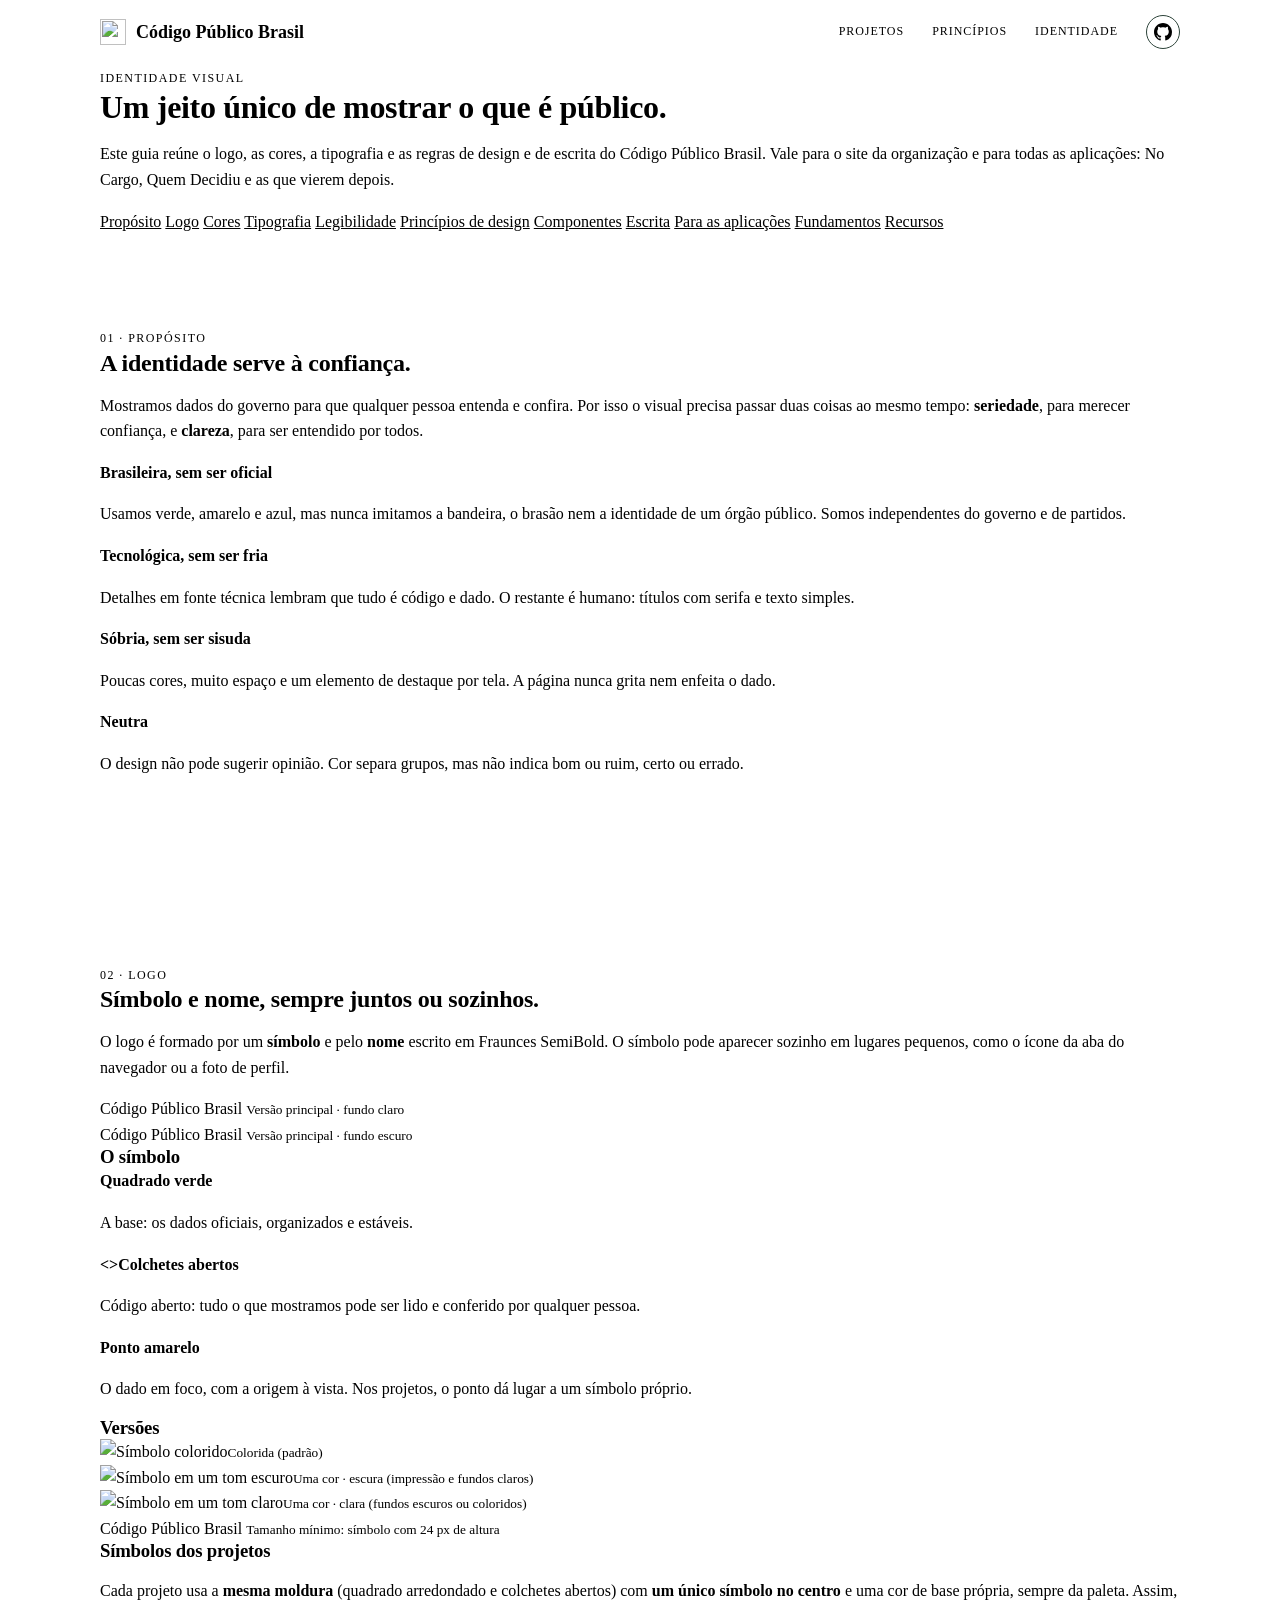
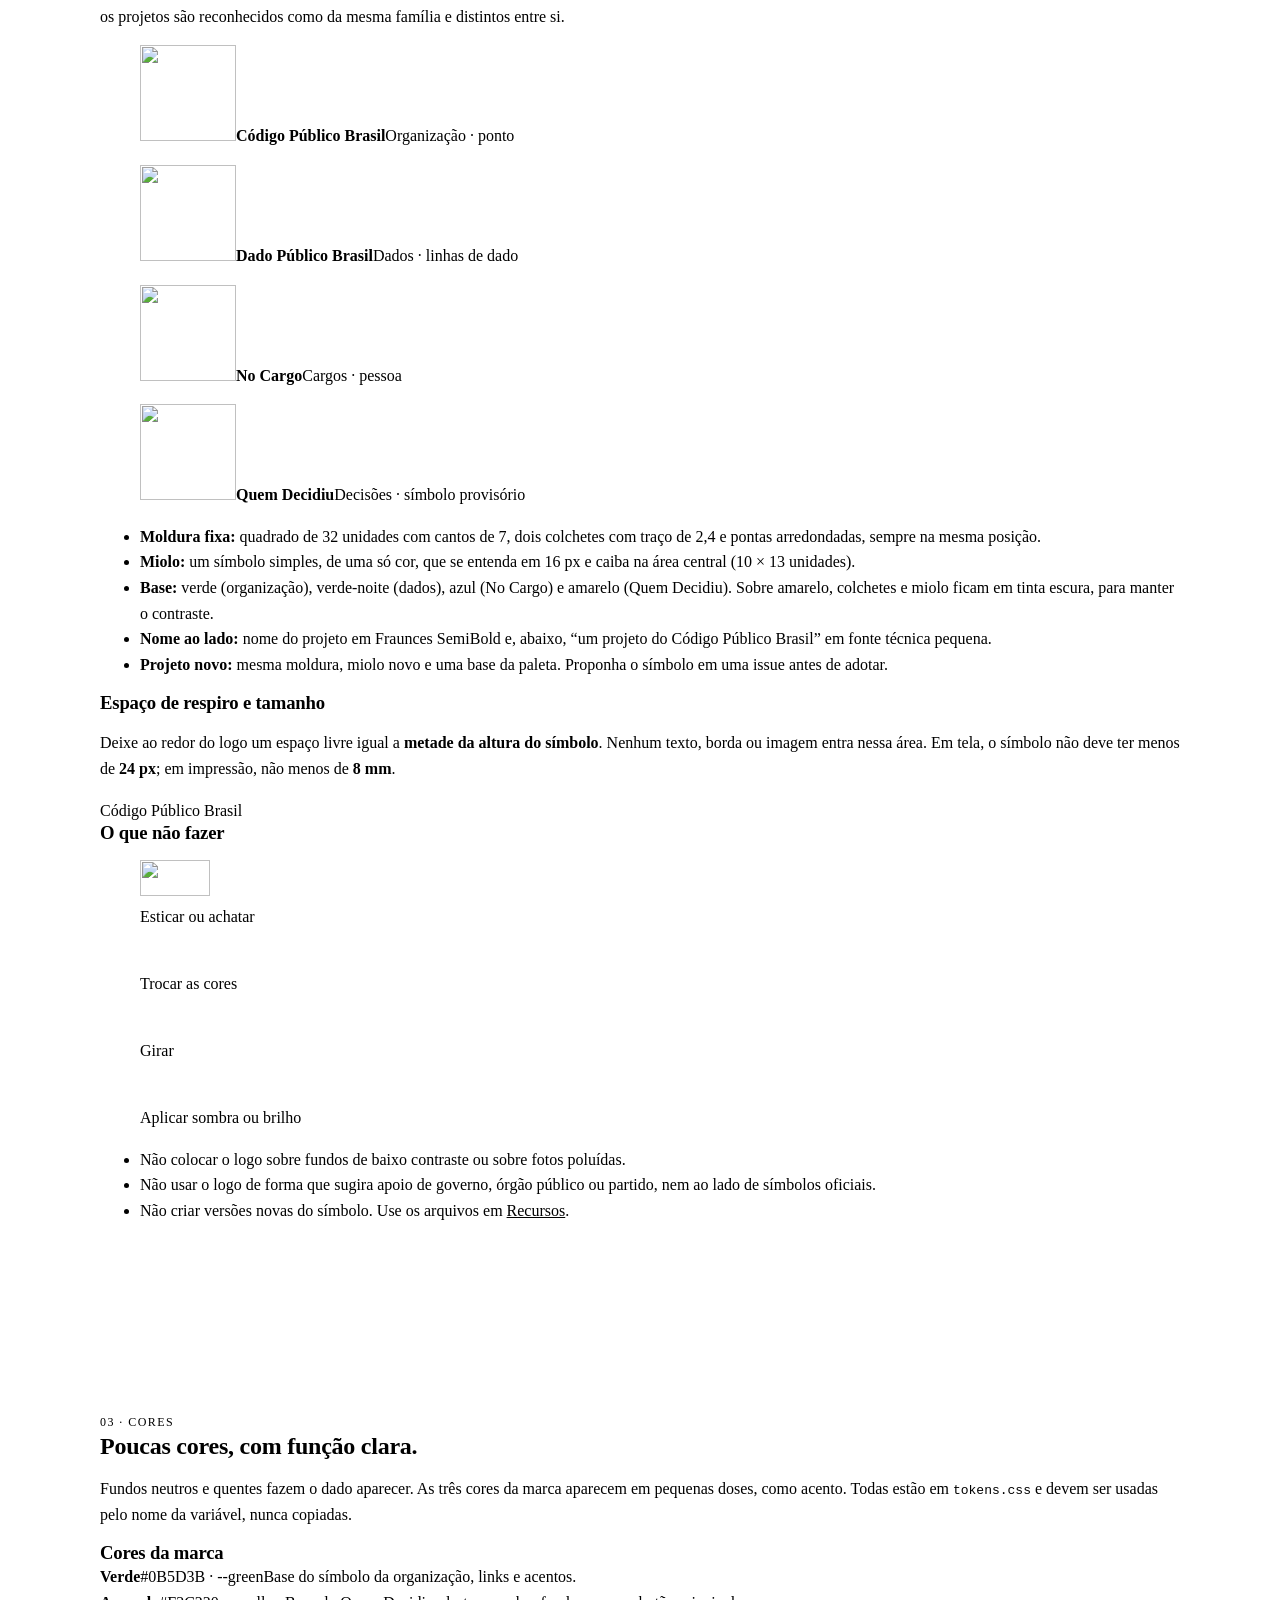
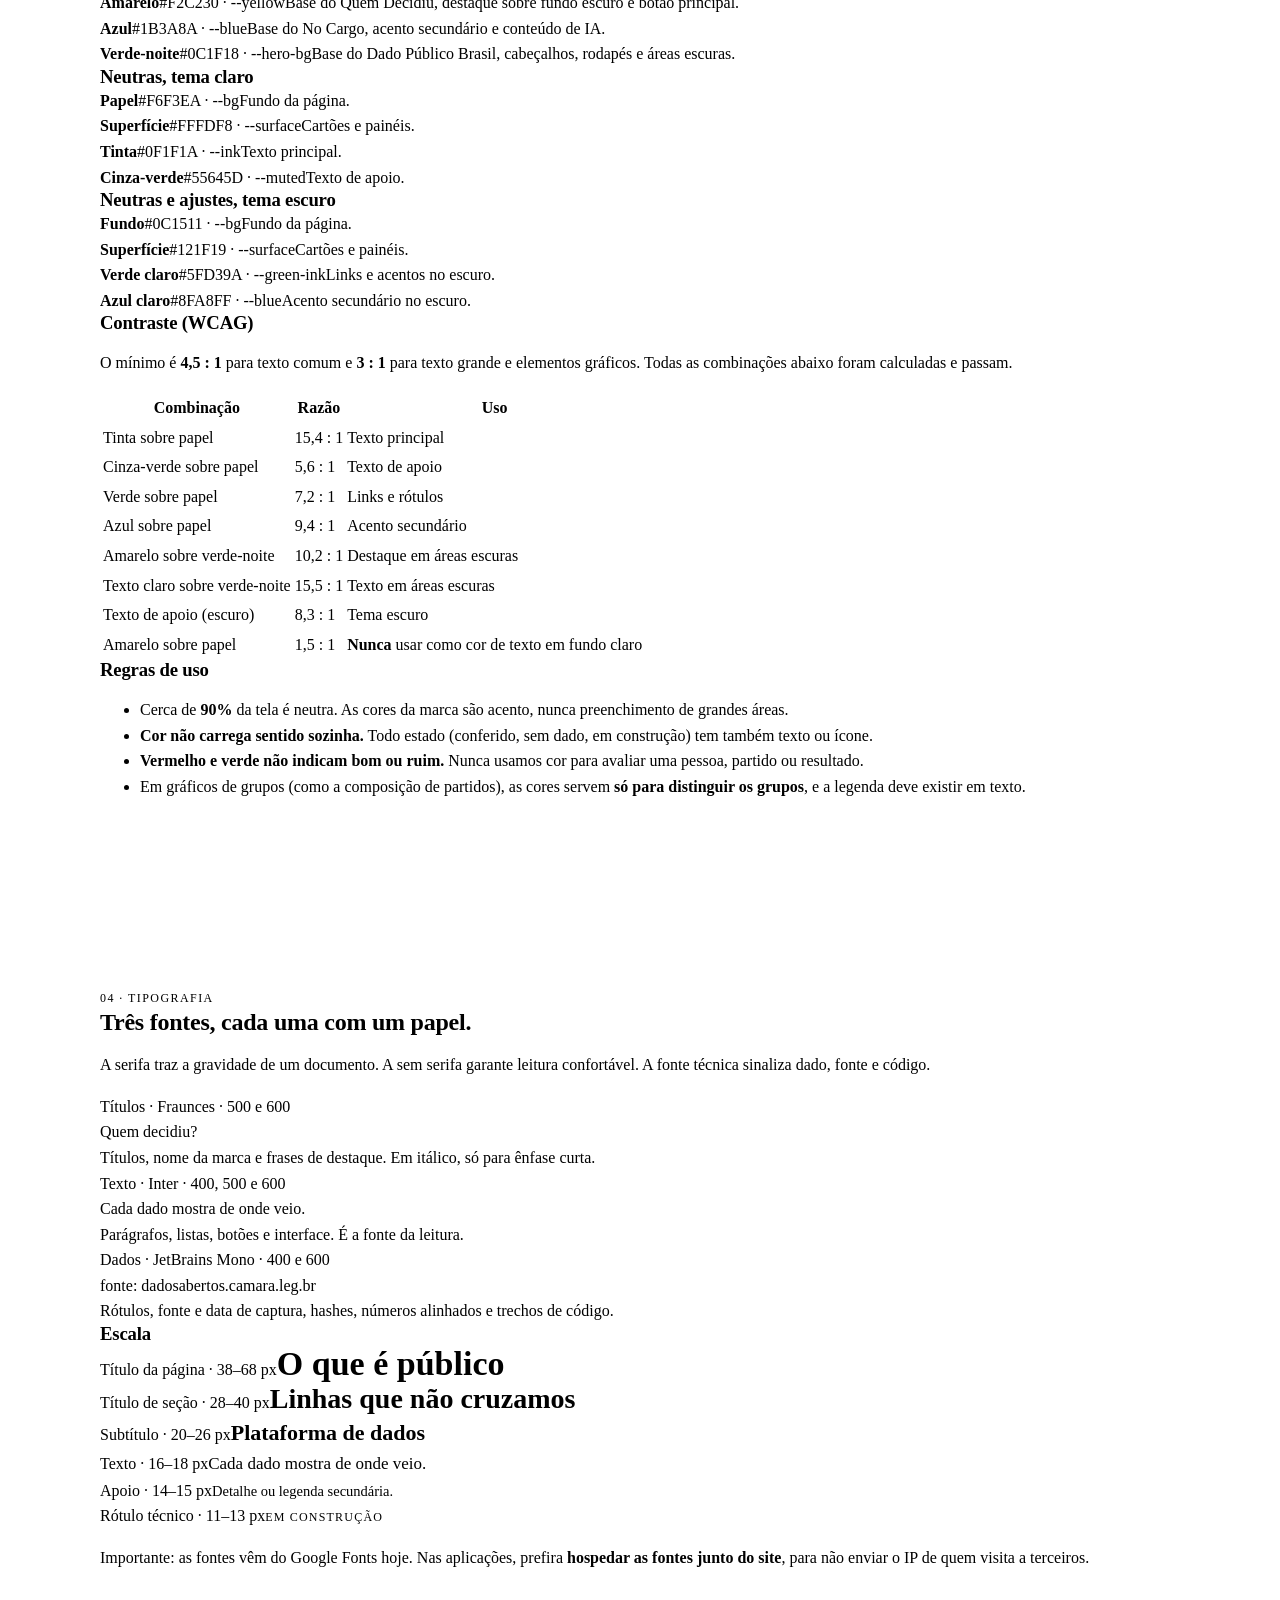
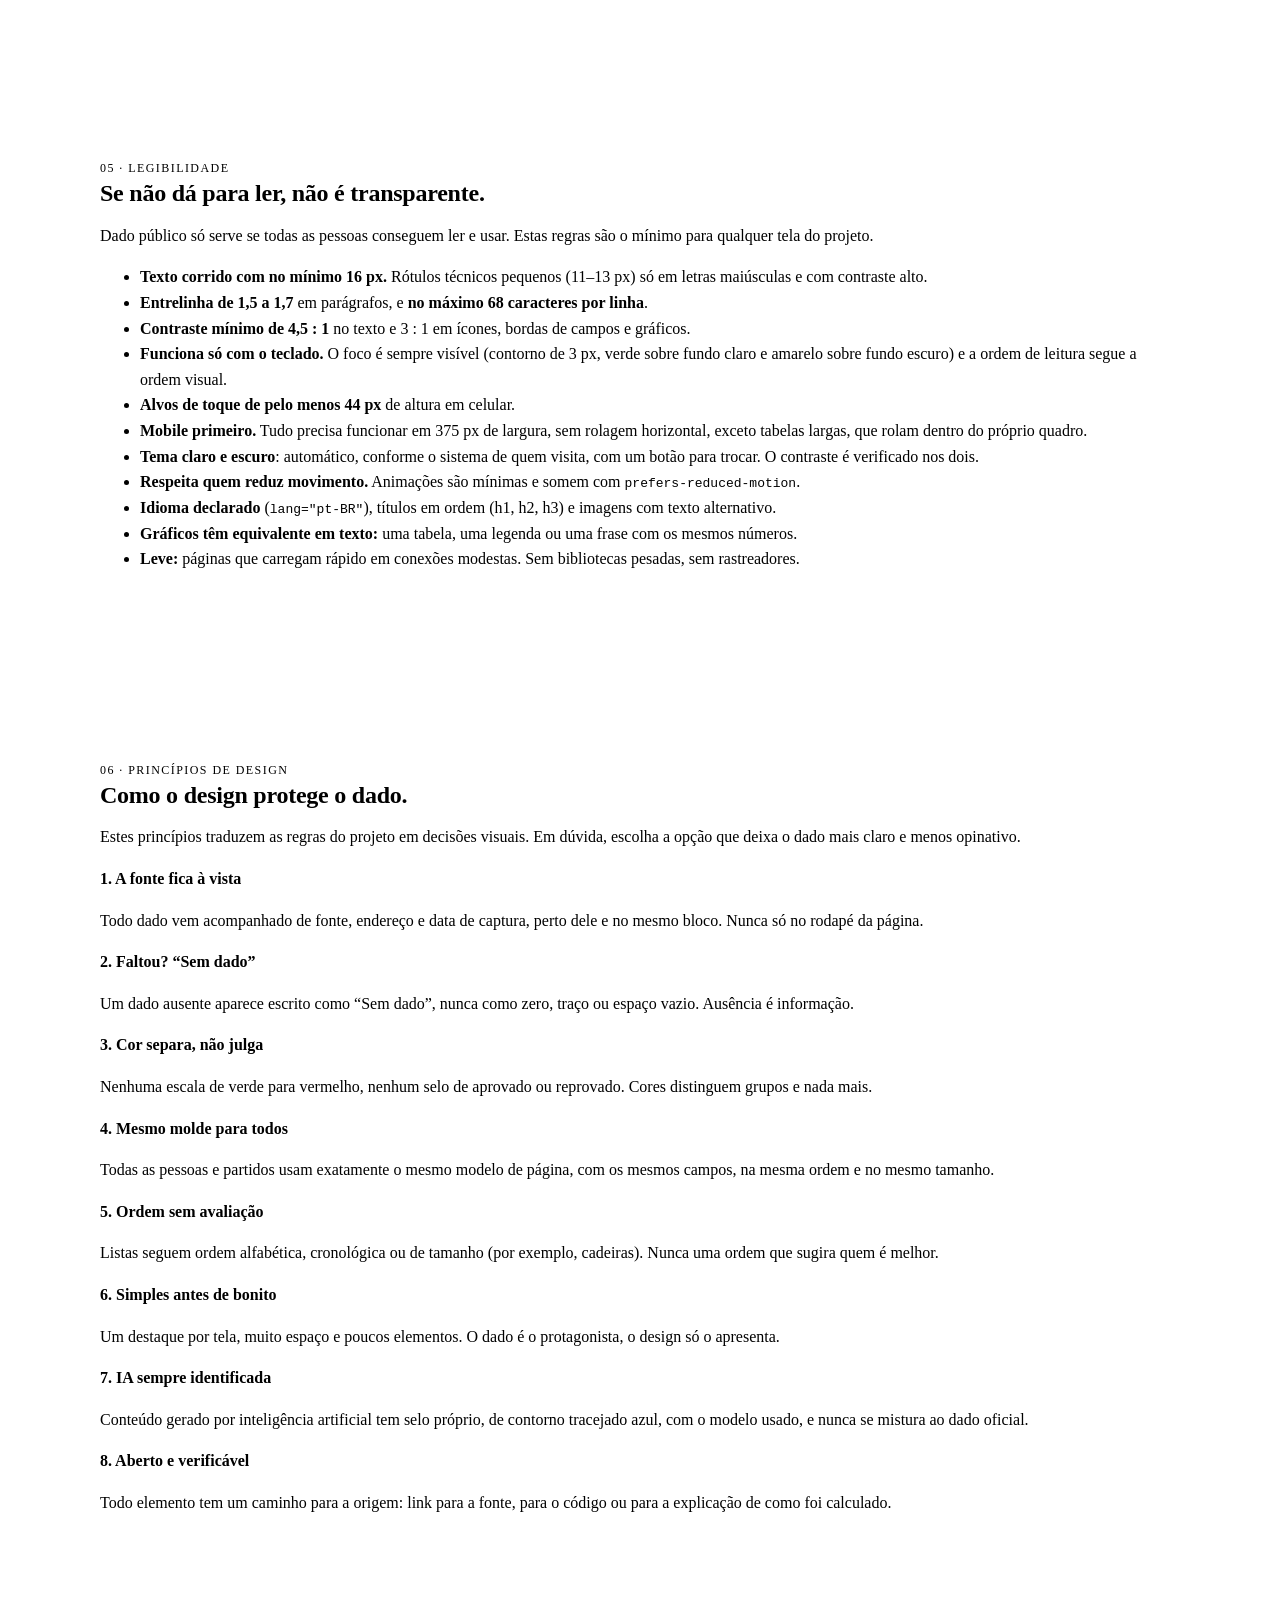
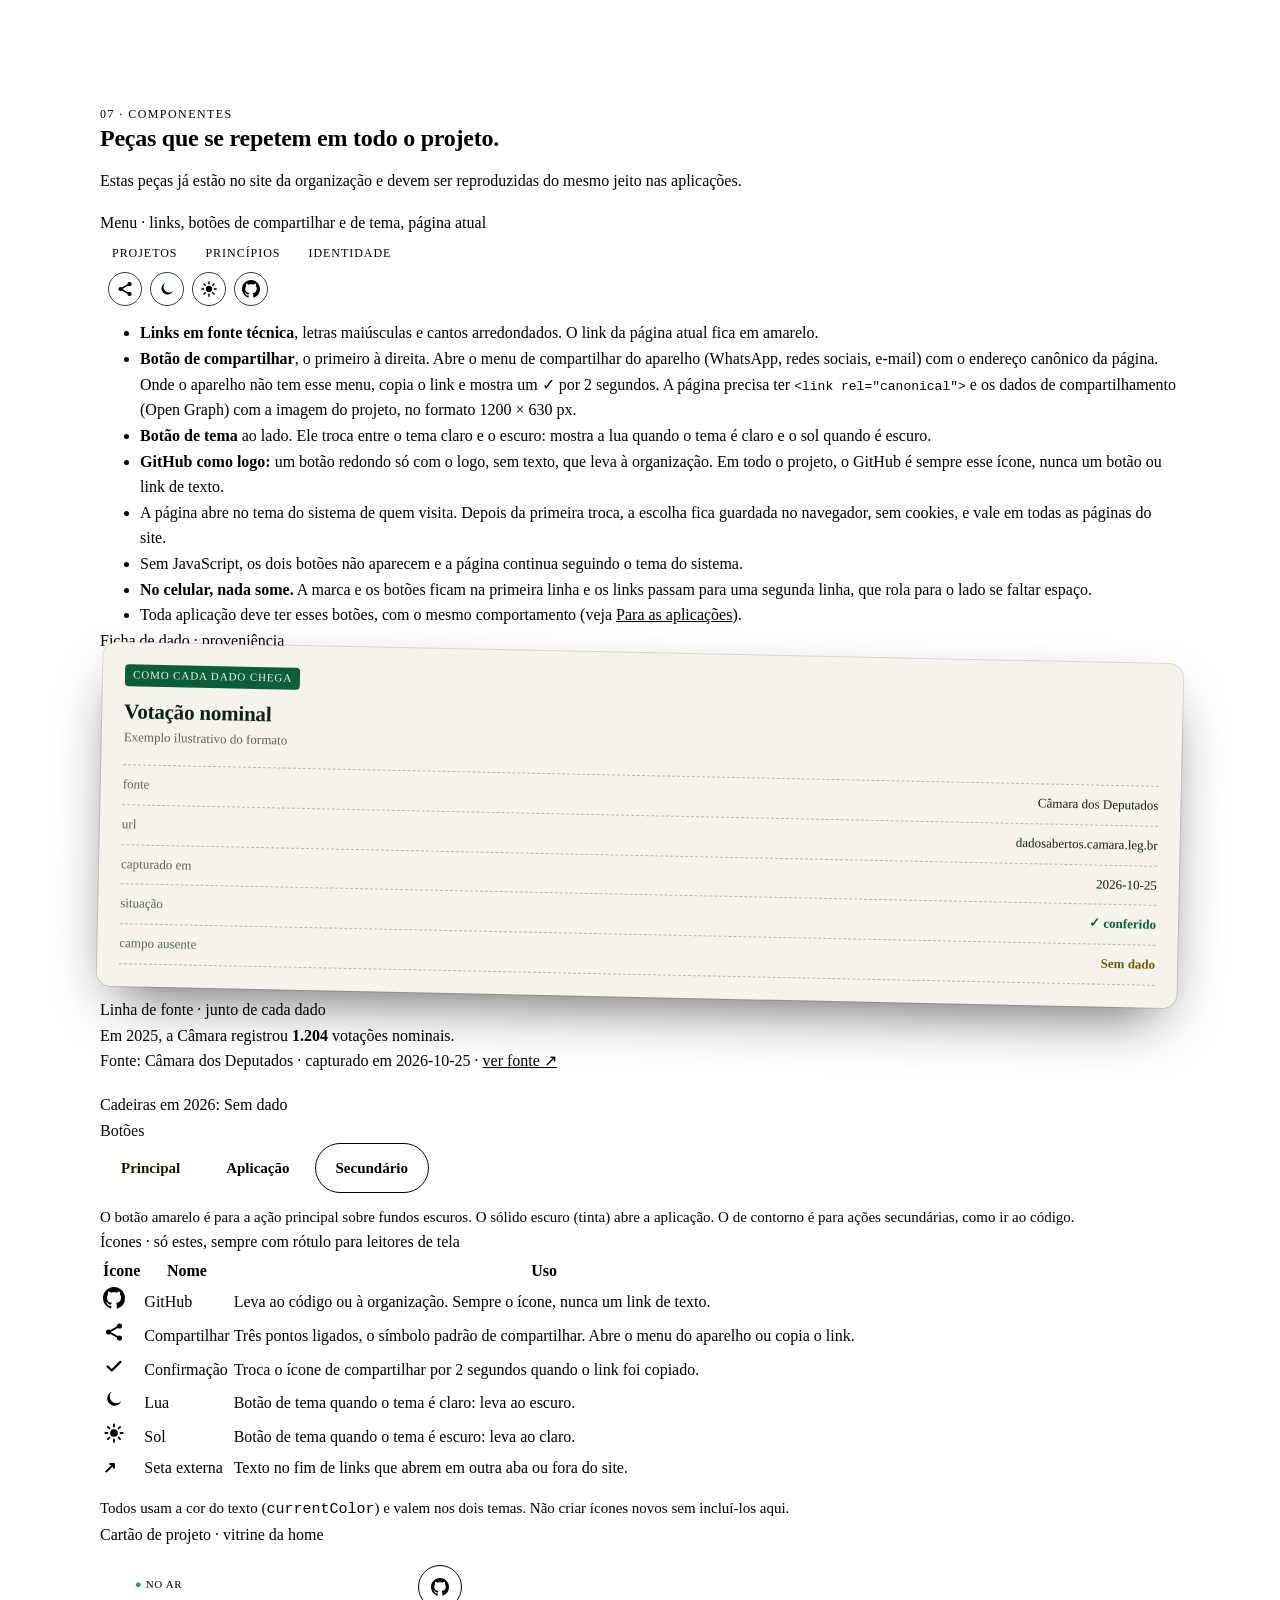
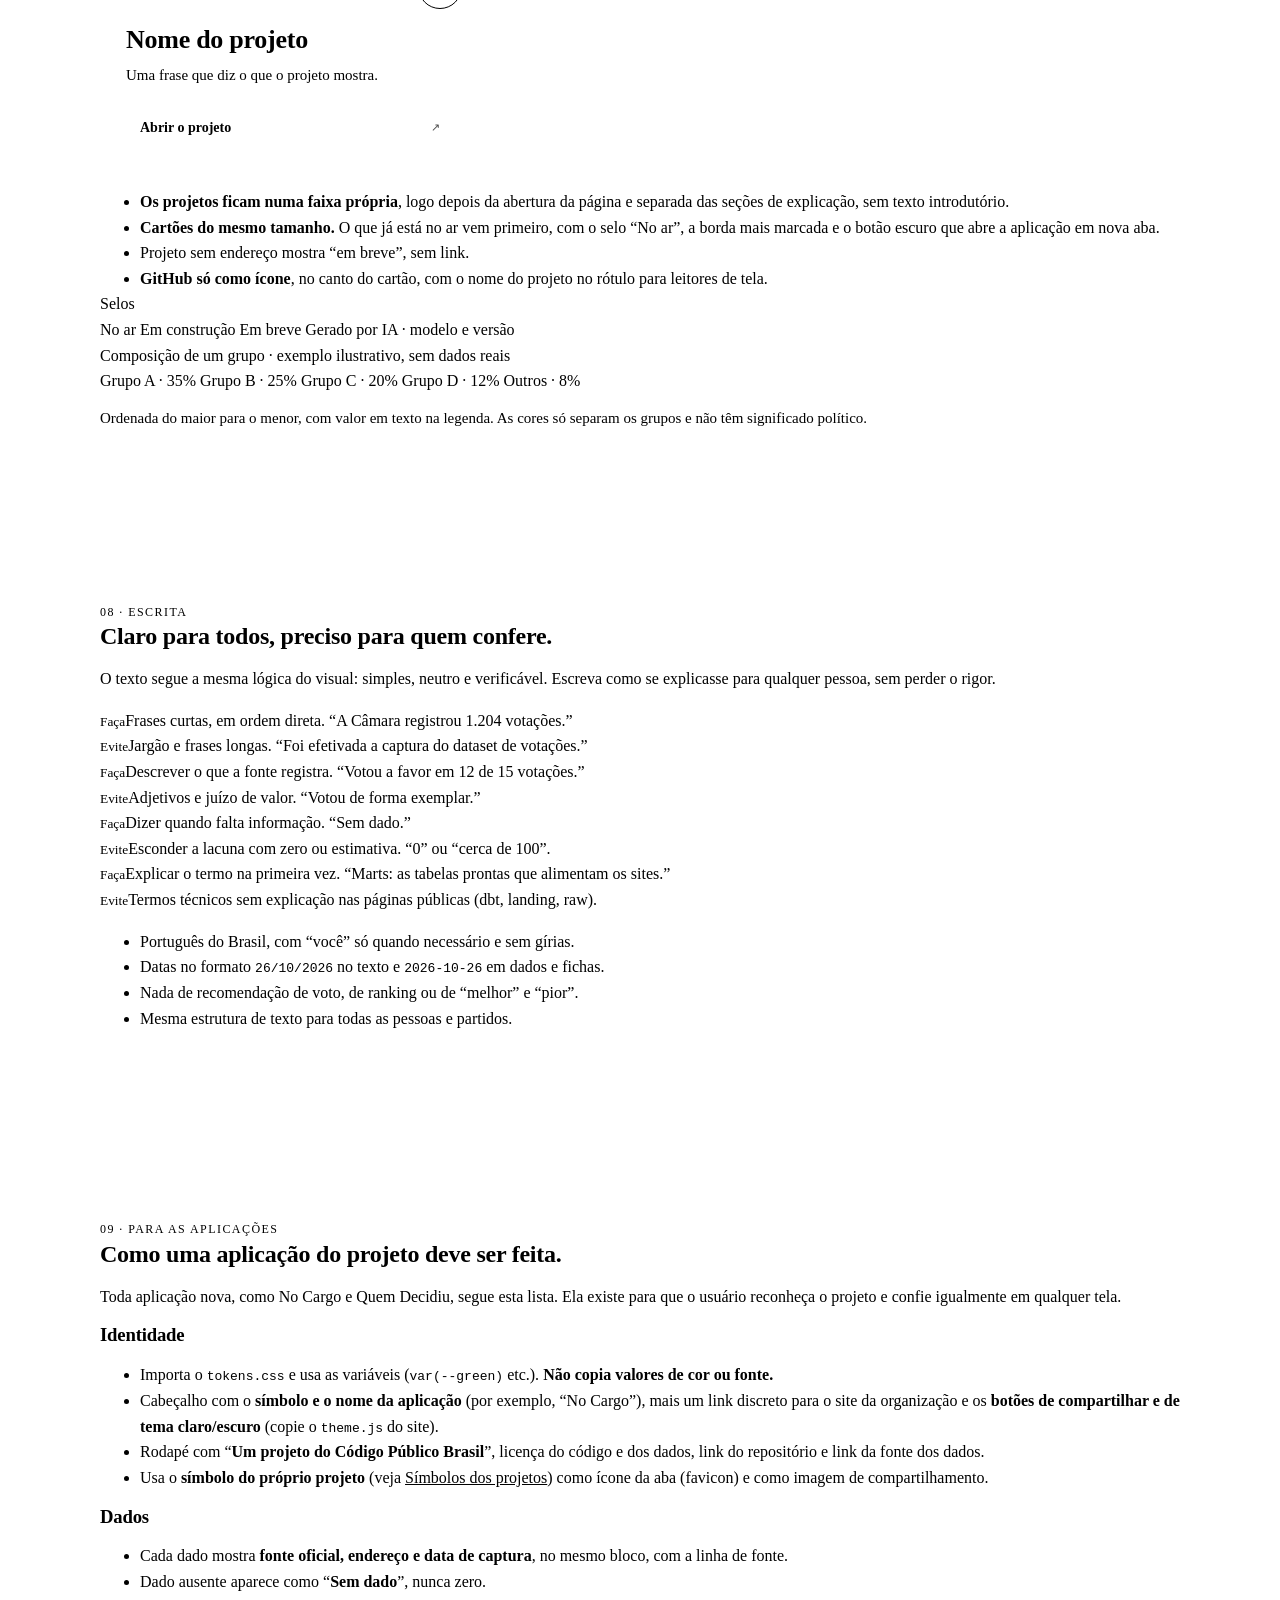
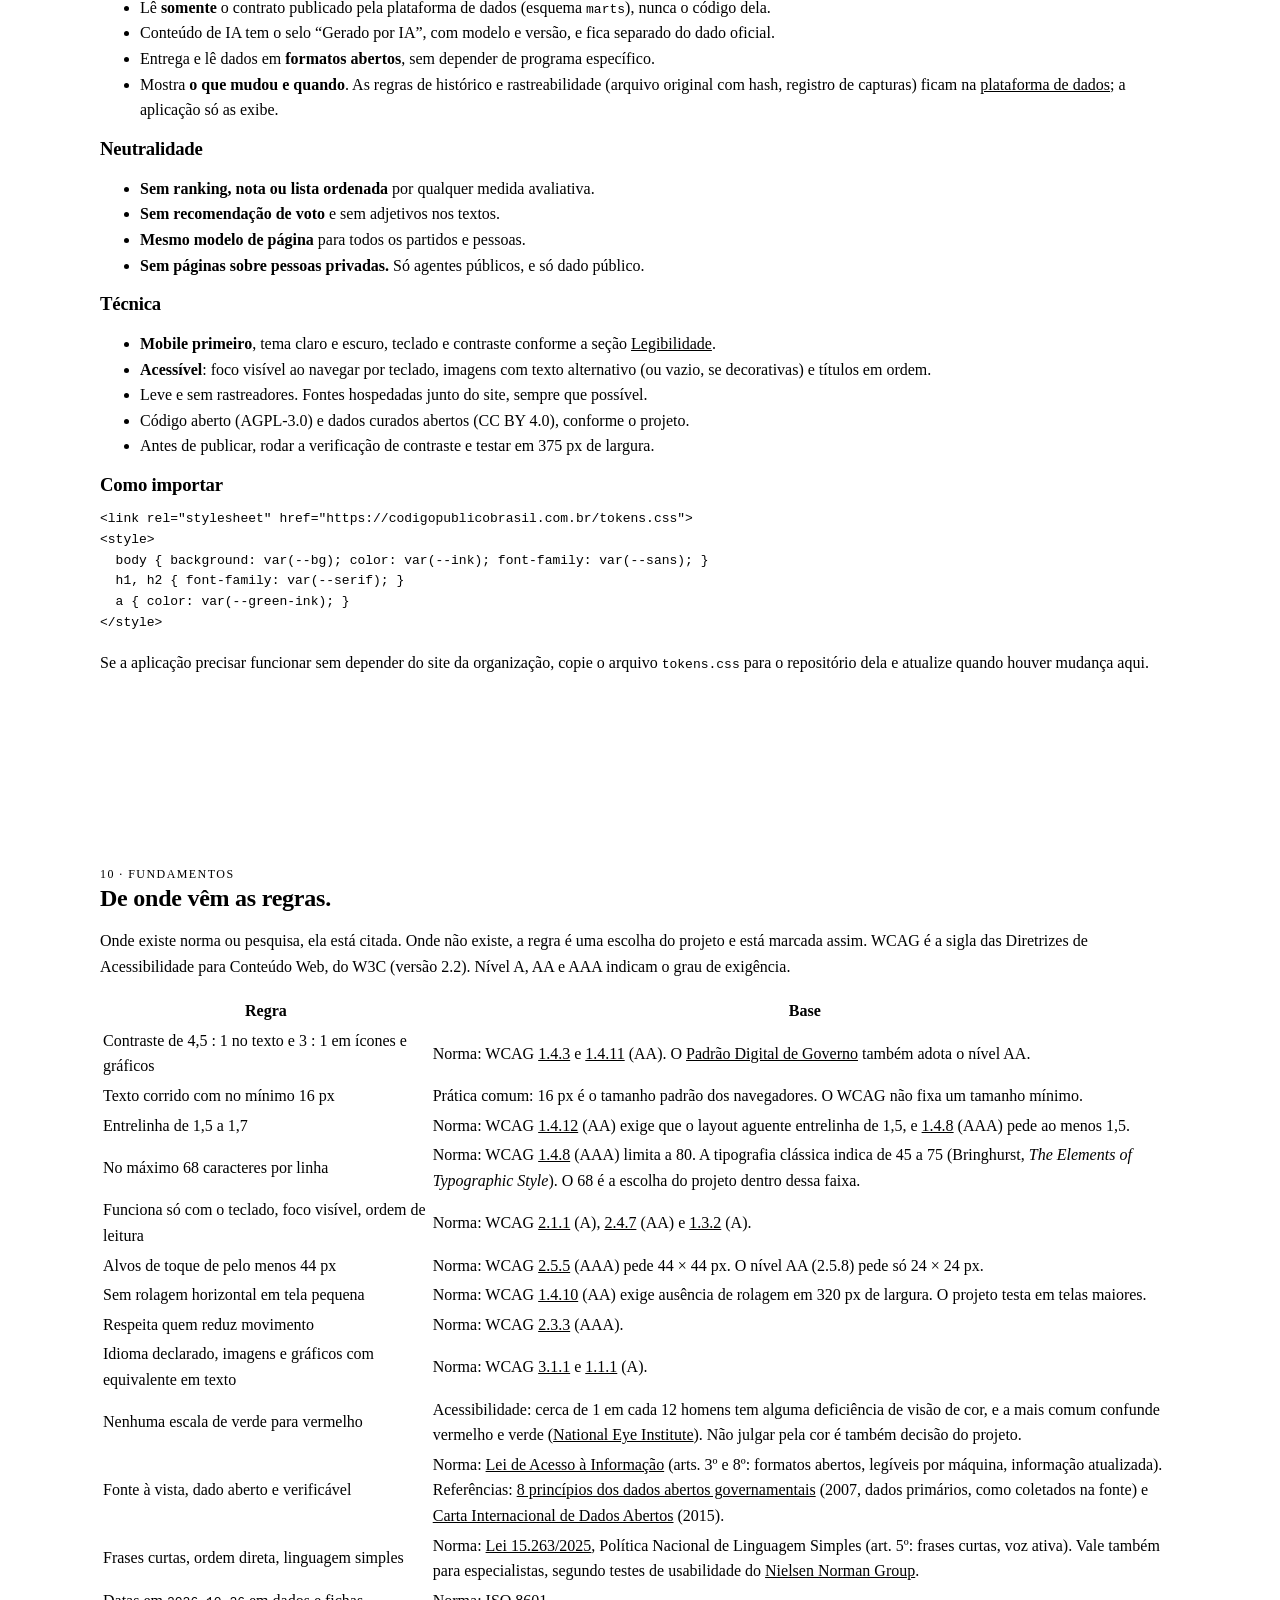
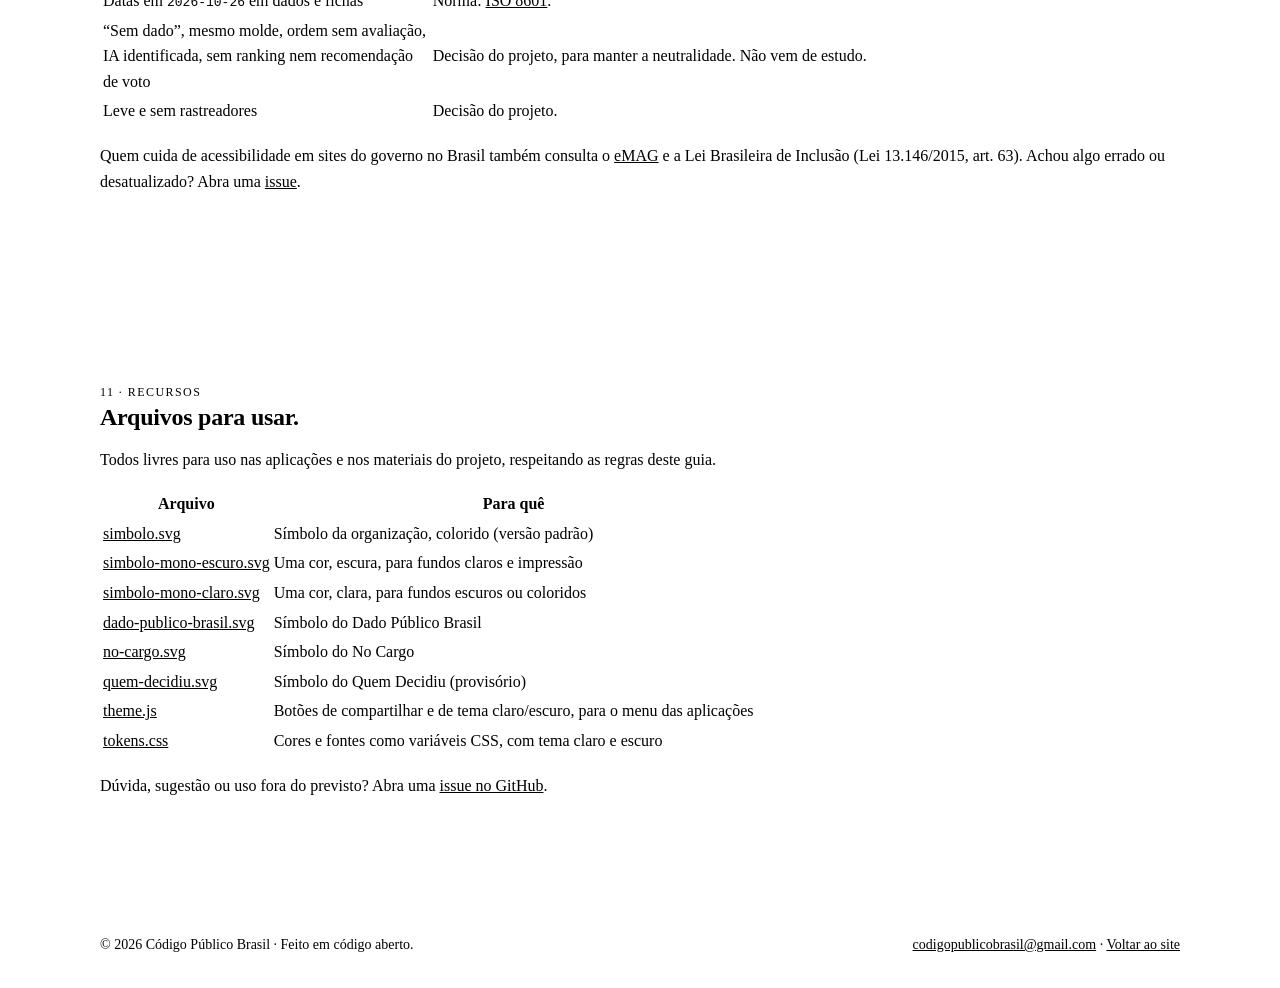
==== commit b9dca3ad: "Adiciona princípios 7 a 9, e-mail de contato e organiza as imagens em assets/img - Princípios novos " ====
--- a/identidade/index.html
+++ b/identidade/index.html
@@ -13,17 +13,17 @@
   <meta property="og:title" content="Identidade visual · Código Público Brasil">
   <meta property="og:description" content="Logo, cores, tipografia, princípios de design, legibilidade, regras de escrita e como as aplicações do Código Público Brasil (No Cargo, Quem Decidiu e outras) devem ser feitas.">
   <meta property="og:url" content="https://codigopublicobrasil.com.br/identidade/">
-  <meta property="og:image" content="https://codigopublicobrasil.com.br/og.png">
+  <meta property="og:image" content="https://codigopublicobrasil.com.br/assets/img/compartilhamento-1200x630.png">
   <meta property="og:image:width" content="1200">
   <meta property="og:image:height" content="630">
-  <meta property="og:image:alt" content="Código Público Brasil: o que é público precisa ser verificável.">
+  <meta property="og:image:alt" content="Código Público Brasil: o que é público deve ser acessível e verificável.">
   <meta name="twitter:card" content="summary_large_image">
   <meta name="twitter:title" content="Identidade visual · Código Público Brasil">
   <meta name="twitter:description" content="Logo, cores, tipografia, princípios de design, legibilidade, regras de escrita e como as aplicações do Código Público Brasil (No Cargo, Quem Decidiu e outras) devem ser feitas.">
-  <meta name="twitter:image" content="https://codigopublicobrasil.com.br/og.png">
+  <meta name="twitter:image" content="https://codigopublicobrasil.com.br/assets/img/compartilhamento-1200x630.png">
   <link rel="alternate" type="text/plain" href="https://codigopublicobrasil.com.br/llms.txt" title="Resumo para agentes de IA">
   <link rel="icon" href="logos/simbolo.svg" type="image/svg+xml">
-  <link rel="apple-touch-icon" href="../apple-touch-icon.png">
+  <link rel="apple-touch-icon" href="../assets/img/icone-celular.png">
   <script type="application/ld+json">
 {
   "@context": "https://schema.org",
@@ -509,6 +509,8 @@
       <li>Dado ausente aparece como “<b>Sem dado</b>”, nunca zero.</li>
       <li>Lê <b>somente</b> o contrato publicado pela plataforma de dados (esquema <code>marts</code>), nunca o código dela.</li>
       <li>Conteúdo de IA tem o selo “Gerado por IA”, com modelo e versão, e fica separado do dado oficial.</li>
+      <li>Entrega e lê dados em <b>formatos abertos</b>, sem depender de programa específico.</li>
+      <li>Mostra <b>o que mudou e quando</b>. As regras de histórico e rastreabilidade (arquivo original com hash, registro de capturas) ficam na <a href="https://github.com/codigo-publico-brasil/dado-publico-brasil" target="_blank" rel="noopener">plataforma de dados</a>; a aplicação só as exibe.</li>
     </ul>
 
     <h3>Neutralidade</h3>
@@ -522,6 +524,7 @@
     <h3>Técnica</h3>
     <ul class="checklist">
       <li><b>Mobile primeiro</b>, tema claro e escuro, teclado e contraste conforme a seção <a href="#legibilidade">Legibilidade</a>.</li>
+      <li><b>Acessível</b>: foco visível ao navegar por teclado, imagens com texto alternativo (ou vazio, se decorativas) e títulos em ordem.</li>
       <li>Leve e sem rastreadores. Fontes hospedadas junto do site, sempre que possível.</li>
       <li>Código aberto (AGPL-3.0) e dados curados abertos (CC BY 4.0), conforme o projeto.</li>
       <li>Antes de publicar, rodar a verificação de contraste e testar em 375 px de largura.</li>
@@ -593,7 +596,7 @@
 <footer>
   <div class="wrap">
     <span>© 2026 Código Público Brasil · Feito em código aberto.</span>
-    <a href="../">Voltar ao site</a>
+    <span><a href="mailto:codigopublicobrasil@gmail.com">codigopublicobrasil@gmail.com</a> · <a href="../">Voltar ao site</a></span>
   </div>
 </footer>
 
--- a/assets/style.css
+++ b/assets/style.css
@@ -0,0 +1,162 @@
+* { box-sizing: border-box; }
+html { scroll-behavior: smooth; }
+body {
+  margin: 0;
+  background: var(--bg);
+  color: var(--ink);
+  font-family: var(--sans);
+  line-height: 1.6;
+  -webkit-font-smoothing: antialiased;
+}
+a { color: inherit; }
+.wrap { max-width: 1120px; margin: 0 auto; padding: 0 20px; }
+h1, h2, h3 { font-family: var(--serif); font-weight: 600; line-height: 1.12; letter-spacing: -0.01em; margin: 0; }
+.eyebrow { font-family: var(--mono); font-size: 12px; letter-spacing: 0.12em; text-transform: uppercase; color: var(--green-ink); }
+
+/* Cabeçalho */
+.top { background: var(--hero-bg); color: var(--hero-ink); }
+.top .wrap { display: flex; align-items: center; gap: 8px; min-height: 64px; }
+.brand { margin-right: auto; display: flex; align-items: center; gap: 10px; font-family: var(--serif); font-weight: 600; font-size: 18px; text-decoration: none; }
+.brand img { width: 26px; height: 26px; }
+.nav { display: flex; align-items: center; gap: 4px; }
+.nav a { font-family: var(--mono); font-size: 12px; letter-spacing: 0.08em; text-transform: uppercase; text-decoration: none; color: var(--hero-muted); padding: 9px 12px; border-radius: 999px; }
+.nav a:hover { color: var(--hero-ink); background: #162a21; }
+.nav a[aria-current="page"] { color: var(--yellow); }
+.acoes { display: flex; align-items: center; gap: 8px; margin-left: 8px; }
+.tema, .gh { flex: none; display: inline-flex; align-items: center; justify-content: center; width: 34px; height: 34px; padding: 0; border: 1px solid #2c4339; border-radius: 999px; background: none; color: var(--hero-ink); cursor: pointer; }
+.tema:hover, .gh:hover { background: #162a21; }
+.tema svg { width: 18px; height: 18px; }
+.gh svg { width: 18px; height: 18px; }
+.tema .sol { display: none; }
+.tema[data-efetivo="dark"] .sol { display: block; }
+.tema[data-efetivo="dark"] .lua { display: none; }
+
+/* Hero */
+.hero { background: var(--hero-bg); color: var(--hero-ink); position: relative; overflow: hidden; padding: 56px 0 96px; }
+.hero::before {
+  content: ""; position: absolute; inset: 0;
+  background-image: radial-gradient(#1f3a2e 1.2px, transparent 1.2px);
+  background-size: 22px 22px; opacity: 0.8;
+  mask-image: linear-gradient(to bottom, #000 0%, transparent 85%);
+}
+.hero .wrap { position: relative; display: grid; gap: 48px; grid-template-columns: 1.15fr 0.85fr; align-items: center; }
+.hero .eyebrow { color: var(--yellow); }
+.hero h1 { font-size: clamp(30px, 4.2vw, 48px); margin: 18px 0 20px; }
+.hero h1 em { display: block; white-space: nowrap; font-style: italic; color: var(--yellow); }
+.hero p.lead { font-size: 18px; color: var(--hero-muted); max-width: 52ch; margin: 0 0 28px; }
+.cta { display: flex; flex-wrap: wrap; gap: 12px; }
+.btn { display: inline-flex; align-items: center; gap: 8px; padding: 12px 20px; border-radius: 999px; font-weight: 600; font-size: 15px; text-decoration: none; border: 1px solid transparent; }
+.btn.primary { background: var(--yellow); color: #1a1500; }
+.btn.primary:hover { filter: brightness(1.06); }
+.btn.ghost { border-color: #2c4339; color: var(--hero-ink); }
+.btn.ghost:hover { background: #162a21; }
+.btn.solido { background: var(--ink); color: var(--bg); }
+.btn.contorno { border-color: var(--line); color: var(--ink); }
+.btn.contorno:hover { border-color: var(--green-ink); }
+
+/* Ficha de dado: o elemento assinatura */
+.ficha { background: #f6f3ea; color: #0f1f1a; border-radius: 14px; padding: 22px; font-family: var(--mono); font-size: 13px; box-shadow: 0 0 0 1px #00000022, 0 24px 60px -20px #000a; transform: rotate(1.2deg); }
+.ficha .tag { display: inline-block; background: #0b5d3b; color: #f6f3ea; padding: 2px 8px; border-radius: 4px; font-size: 11px; letter-spacing: 0.08em; }
+.ficha h3 { font-family: var(--serif); font-size: 21px; margin: 14px 0 4px; }
+.ficha .sub { color: #55645d; font-family: var(--sans); margin-bottom: 16px; }
+.ficha dl { margin: 0; border-top: 1px dashed #b9b29d; }
+.ficha .row { display: flex; justify-content: space-between; gap: 12px; padding: 9px 0; border-bottom: 1px dashed #b9b29d; }
+.ficha dt { color: #55645d; }
+.ficha dd { margin: 0; text-align: right; word-break: break-all; }
+.ficha .ok { color: #0b5d3b; font-weight: 700; }
+.ficha .semdado { color: #735a00; font-weight: 700; }
+
+/* Faixa tricolor discreta */
+.stripe { height: 6px; background: linear-gradient(90deg, var(--green) 0 50%, var(--yellow) 50% 75%, var(--brand-blue) 75%); }
+
+/* Seções */
+section { padding: 84px 0; }
+.sec-head { max-width: 640px; margin-bottom: 40px; }
+.sec-head h2 { font-size: clamp(28px, 4vw, 40px); margin: 10px 0 12px; }
+.sec-head p { color: var(--muted); margin: 0; font-size: 17px; }
+
+/* Caminho do dado */
+.trilha { display: grid; grid-template-columns: repeat(5, 1fr); gap: 0; counter-reset: t; border: 1px solid var(--line); border-radius: 14px; overflow: hidden; background: var(--surface); }
+.trilha li { list-style: none; padding: 22px 18px; border-right: 1px solid var(--line); position: relative; }
+.trilha li:last-child { border-right: 0; }
+.trilha li::before { counter-increment: t; content: "0" counter(t); font-family: var(--mono); font-size: 12px; color: var(--green-ink); }
+.trilha b { display: block; font-family: var(--serif); font-size: 19px; margin: 6px 0 4px; }
+.trilha span { font-size: 14px; color: var(--muted); }
+.trilha { padding: 0; margin: 0; }
+
+/* Projetos */
+.vitrine { background: var(--surface); border-bottom: 1px solid var(--line); padding: 56px 0; }
+.vitrine .sec-head { margin-bottom: 28px; }
+.cards { display: grid; gap: 20px; grid-template-columns: repeat(3, 1fr); }
+.card.destaque { border-color: var(--ink); }
+.card .topo { display: flex; justify-content: space-between; align-items: flex-start; }
+.card .gh { border-color: var(--line); color: var(--ink); width: 44px; height: 44px; margin: -8px -8px 0 0; }
+.card .gh:hover { background: none; border-color: var(--green-ink); }
+.gh.grande { width: 44px; height: 44px; }
+.card { background: var(--surface); border: 1px solid var(--line); border-radius: 16px; padding: 26px; display: flex; flex-direction: column; position: relative; }
+.card::before { content: ""; position: absolute; left: 26px; top: -1px; width: 44px; height: 4px; background: var(--c, var(--green)); border-radius: 0 0 4px 4px; }
+.card.c2 { --c: var(--yellow); }
+.card.c3 { --c: var(--blue); }
+.card .status { align-self: flex-start; font-family: var(--mono); font-size: 11px; letter-spacing: 0.06em; text-transform: uppercase; border: 1px solid var(--line); color: var(--muted); padding: 3px 9px; border-radius: 999px; }
+.card .status.on::before { content: "● "; color: #1fa463; }
+.card h3 { font-size: 26px; margin: 16px 0 8px; }
+.card p { color: var(--muted); margin: 0 0 20px; font-size: 15px; flex: 1; }
+.card .links { display: flex; flex-direction: column; gap: 8px; }
+.card .links a { display: flex; justify-content: space-between; align-items: center; padding: 10px 14px; border: 1px solid var(--line); border-radius: 10px; text-decoration: none; font-size: 14px; font-weight: 600; }
+.card .links a small { font-family: var(--mono); font-weight: 400; color: var(--muted); font-size: 11px; }
+.card .links a:hover { border-color: var(--green-ink); }
+.card .links .soon { display: flex; justify-content: space-between; align-items: center; padding: 10px 14px; border: 1px dashed var(--line); border-radius: 10px; font-size: 14px; color: var(--muted); }
+.card .links .soon small { font-family: var(--mono); font-size: 11px; text-transform: uppercase; letter-spacing: 0.06em; color: var(--green-ink); }
+.hero p.lead + p.lead { margin-top: -12px; }
+.hero .lema { font-family: var(--serif); font-style: italic; font-size: 24px; color: var(--yellow); margin: 0 0 28px; }
+.card .links a.app { background: var(--ink); color: var(--bg); border-color: var(--ink); }
+.card .links a.app small { color: inherit; opacity: 0.7; }
+
+/* Princípios */
+.principios { background: var(--surface); border-block: 1px solid var(--line); }
+.pgrid { display: grid; gap: 0; grid-template-columns: repeat(3, 1fr); border-top: 1px solid var(--line); border-left: 1px solid var(--line); }
+.pgrid article { padding: 26px 24px; border-right: 1px solid var(--line); border-bottom: 1px solid var(--line); }
+.pgrid .n { font-family: var(--serif); font-size: 44px; color: var(--yellow); line-height: 1; -webkit-text-stroke: 1px var(--ink); }
+.pgrid h3 { font-size: 20px; margin: 12px 0 6px; }
+.pgrid p { margin: 0; color: var(--muted); font-size: 15px; }
+
+/* Licenças e participação */
+.duo { display: grid; gap: 20px; grid-template-columns: 1fr 1fr; }
+.panel { border: 1px solid var(--line); border-radius: 16px; padding: 28px; background: var(--surface); }
+.panel h3 { font-size: 24px; margin-bottom: 10px; }
+.panel p { color: var(--muted); margin: 0 0 14px; }
+.lic { display: flex; gap: 10px; flex-wrap: wrap; }
+.lic span { font-family: var(--mono); font-size: 13px; border: 1px solid var(--line); padding: 5px 10px; border-radius: 6px; }
+.panel.dark { background: var(--hero-bg); color: var(--hero-ink); border-color: var(--hero-bg); }
+.panel.dark p { color: var(--hero-muted); }
+.panel.dark p a { color: var(--yellow); }
+
+footer { background: var(--hero-bg); color: var(--hero-muted); padding: 36px 0; font-size: 14px; }
+footer .wrap { display: flex; justify-content: space-between; gap: 16px; flex-wrap: wrap; }
+footer a { color: var(--hero-ink); }
+
+:focus-visible { outline: 3px solid var(--green-ink); outline-offset: 3px; }
+.top :focus-visible, .hero :focus-visible, .panel.dark :focus-visible, footer :focus-visible { outline-color: var(--yellow); }
+
+@media (max-width: 900px) {
+  .hero .wrap, .duo { grid-template-columns: 1fr; }
+  .hero h1 { font-size: clamp(20px, 6.4vw, 64px); }
+  .cards, .pgrid { grid-template-columns: 1fr; }
+  .trilha { grid-template-columns: 1fr; }
+  .trilha li { border-right: 0; border-bottom: 1px solid var(--line); }
+  .trilha li:last-child { border-bottom: 0; }
+  .top .wrap { flex-wrap: wrap; padding-top: 10px; padding-bottom: 4px; min-height: 0; }
+  .acoes { margin-left: 0; }
+  .nav { order: 3; flex: 0 0 100%; justify-content: space-between; overflow-x: auto; white-space: nowrap; scrollbar-width: none; padding-bottom: 6px; }
+  .nav::-webkit-scrollbar { display: none; }
+  .nav a { padding: 13px 7px; font-size: 11px; letter-spacing: 0.05em; }
+  .ficha { transform: none; }
+  section { padding: 60px 0; }
+  .vitrine { padding: 40px 0; }
+}
+
+@media (max-width: 360px) {
+  .brand { font-size: 15px; gap: 7px; }
+  .brand img { width: 22px; height: 22px; }
+  .acoes { gap: 6px; }
+}
